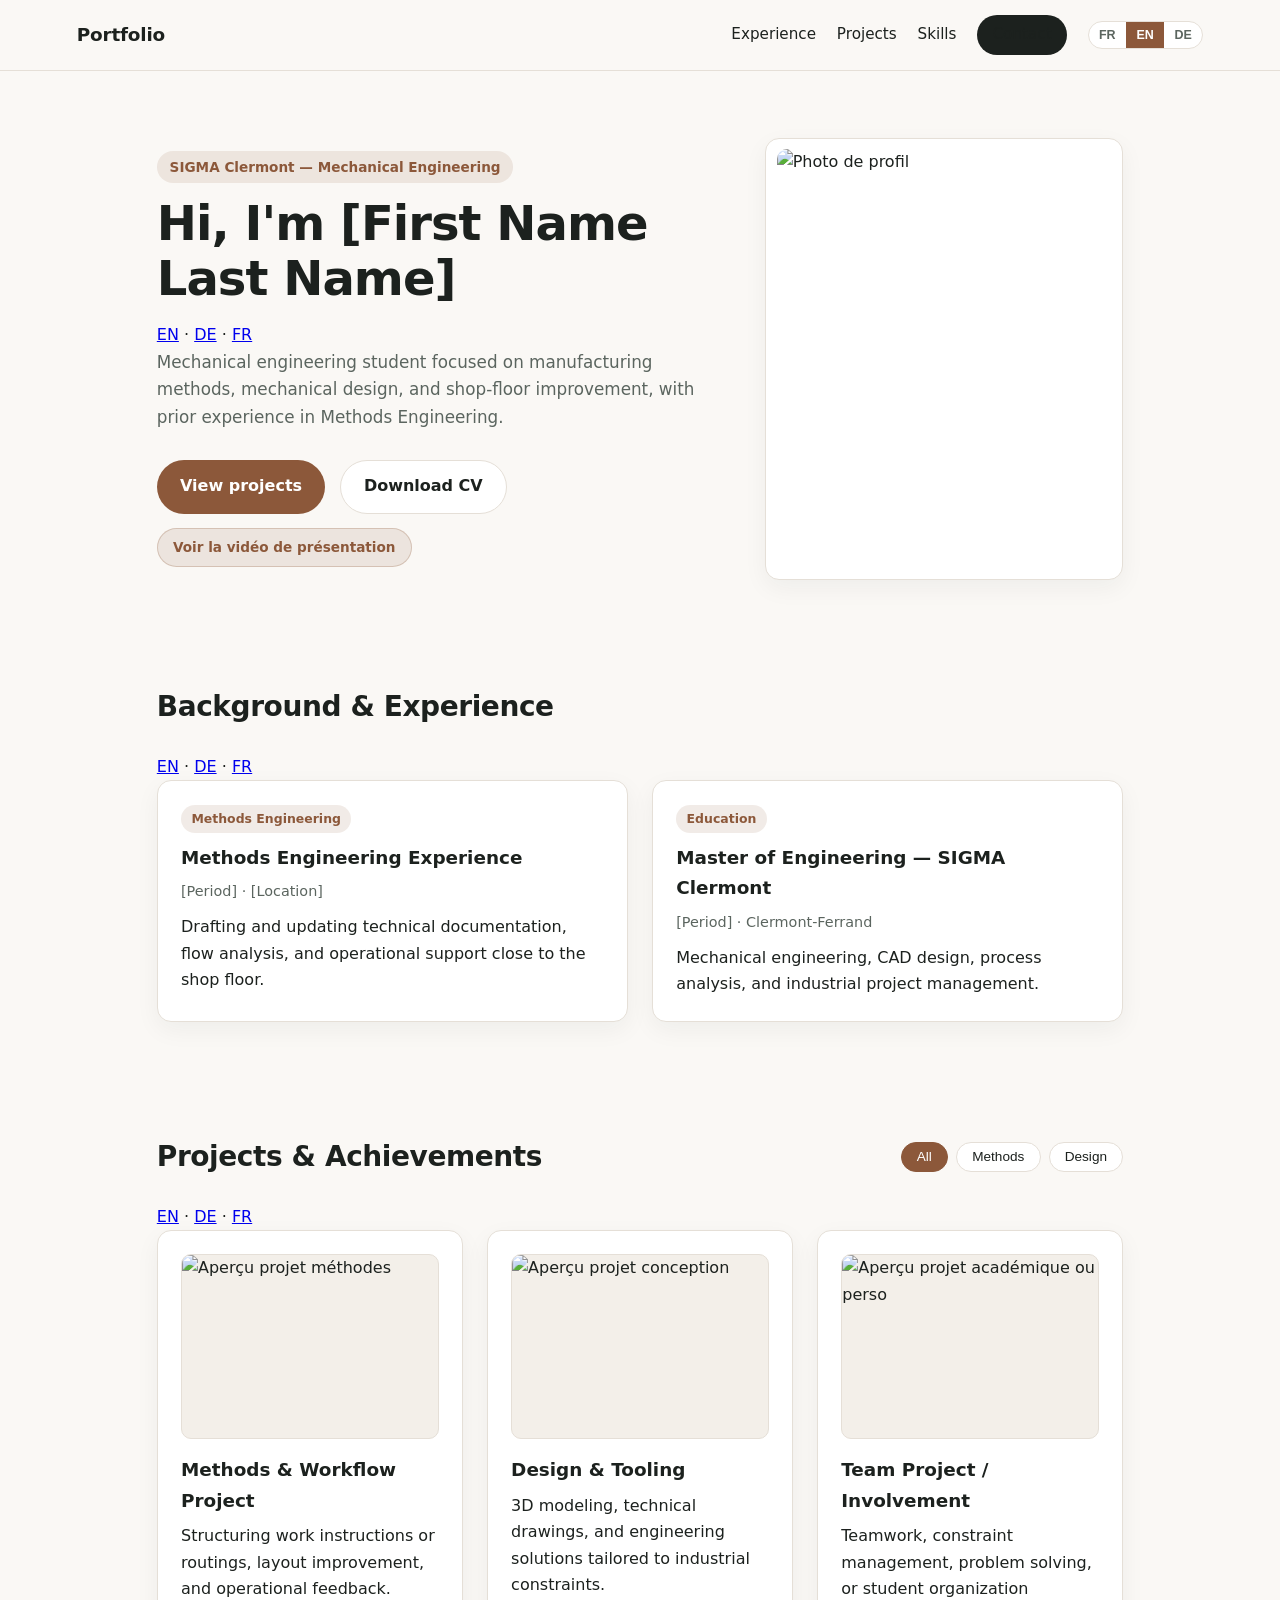
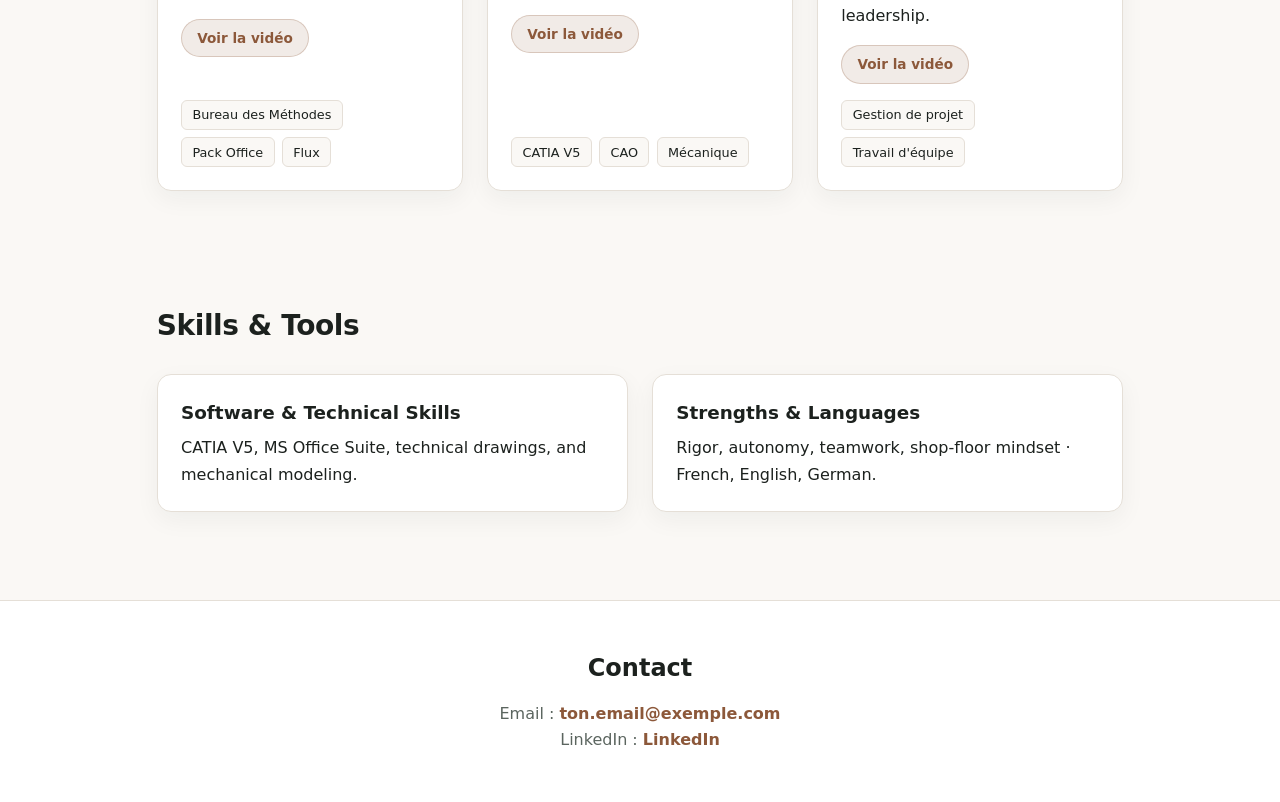
==== index.html @ 42e41255 "Update index.html" ====
<!DOCTYPE html>
<html lang="fr">
<head>
  <meta charset="UTF-8" />
  <meta name="viewport" content="width=device-width, initial-scale=1.0" />
  <title>Portfolio — Ingénieur Mécanique</title>
  <link rel="stylesheet" href="./css/Style.css" />
</head>
<body>
  <header class="navbar">
    <a href="#top" class="logo">Portfolio</a>

    <nav class="nav-links" aria-label="Navigation principale">
      <a href="#parcours" data-i18n="nav.experience">Parcours</a>
      <a href="#projets" data-i18n="nav.projects">Projets</a>
      <a href="#competences" data-i18n="nav.skills">Compétences</a>
      <a href="#contact" class="btn-small" data-i18n="nav.contact">Contact</a>

      <div class="lang-switch" role="group" aria-label="Choix de la langue">
        <button type="button" data-lang="fr" class="active">FR</button>
        <button type="button" data-lang="en">EN</button>
        <button type="button" data-lang="de">DE</button>
      </div>
    </nav>
  </header>

  <main id="top">
    <!-- Présentation & Objectif -->
    <section class="hero">
      <div class="hero-text">
        <p class="tag" data-i18n="hero.tag">SIGMA Clermont — Génie Mécanique</p>
        <h1 data-i18n="hero.title">Bonjour, je suis [Prénom Nom]</h1>

        <p class="lang-subline">
          <a href="#en" data-set-lang="en">EN</a>
          <span>·</span>
          <a href="#de" data-set-lang="de">DE</a>
          <span>·</span>
          <a href="#fr" data-set-lang="fr">FR</a>
        </p>

        <p class="subtitle" data-i18n="hero.subtitle">
          Élève ingénieur orienté méthodes industrielles, conception mécanique et
          amélioration terrain, avec une première expérience en Bureau des Méthodes.
        </p>
        <div class="hero-actions">
          <a href="#projets" class="btn-primary" data-i18n="hero.cta_projects">Voir mes projets</a>
          <a href="./assets/cv.pdf" class="btn-secondary" target="_blank" rel="noopener" data-i18n="hero.cta_cv">
            Télécharger mon CV
          </a>
          <a
            href="https://www.youtube.com/watch?v=TON_ID_PRESENTATION"
            data-video-src="https://www.youtube.com/embed/TON_ID_PRESENTATION"
            class="btn-video"
            data-i18n="hero.cta_video"
          >
            Voir la vidéo de présentation
          </a>
        </div>
      </div>

      <div class="hero-card">
        <img src="./assets/img/profil.jpg" alt="Photo de profil" />
      </div>
    </section>

    <!-- Parcours & Expériences -->
    <section id="parcours" class="section">
      <h2 data-i18n="exp.title">Parcours & Expériences</h2>

      <p class="lang-subline">
        <a href="#en" data-set-lang="en">EN</a>
        <span>·</span>
        <a href="#de" data-set-lang="de">DE</a>
        <span>·</span>
        <a href="#fr" data-set-lang="fr">FR</a>
      </p>

      <div class="grid-2">
        <article class="card">
          <span class="badge" data-i18n="exp.bm.badge">Bureau des Méthodes</span>
          <h3 data-i18n="exp.bm.role">Expérience en Bureau des Méthodes (BM)</h3>
          <p class="meta" data-i18n="exp.bm.meta">[Période] · [Lieu]</p>
          <p data-i18n="exp.bm.desc">
            Rédaction et mise à jour de documents techniques, analyse de flux et soutien
            opérationnel en lien avec le terrain.
          </p>
        </article>

        <article class="card">
          <span class="badge" data-i18n="exp.school.badge">Formation</span>
          <h3 data-i18n="exp.school.role">Diplôme d'Ingénieur — SIGMA Clermont</h3>
          <p class="meta" data-i18n="exp.school.meta">[Période] · Clermont-Ferrand</p>
          <p data-i18n="exp.school.desc">
            Ingénierie mécanique, conception CAO, analyse de procédés et gestion de projets
            industriels.
          </p>
        </article>
      </div>
    </section>

    <!-- Projets & Réalisations -->
    <section id="projets" class="section">
      <div class="section-header">
        <h2 data-i18n="proj.title">Projets & Réalisations</h2>
        <div class="filters" role="group" aria-label="Filtrer les projets">
          <button type="button" class="filter-btn active" data-filter="all" data-i18n="proj.filter_all">Tous</button>
          <button type="button" class="filter-btn" data-filter="methodes" data-i18n="proj.filter_methods">Méthodes</button>
          <button type="button" class="filter-btn" data-filter="conception" data-i18n="proj.filter_design">Conception</button>
        </div>
      </div>

      <p class="lang-subline">
        <a href="#en" data-set-lang="en">EN</a>
        <span>·</span>
        <a href="#de" data-set-lang="de">DE</a>
        <span>·</span>
        <a href="#fr" data-set-lang="fr">FR</a>
      </p>

      <div class="grid-3">
        <article class="card project-card" data-category="methodes">
          <img src="./assets/img/projet-1.jpg" alt="Aperçu projet méthodes" class="card-img" />
          <h3 data-i18n="proj.p1.title">Projet Méthodes & Flux</h3>
          <p data-i18n="proj.p1.desc">
            Structuration de gammes ou d'instructions techniques, optimisation d'organisation
            et retours terrain.
          </p>
          <div class="card-actions">
            <a
              href="https://www.youtube.com/watch?v=TON_ID_1"
              data-video-src="https://www.youtube.com/embed/TON_ID_1"
              class="btn-video"
              data-i18n="proj.video_btn"
            >
              Voir la vidéo
            </a>
          </div>
          <ul class="tags">
            <li>Bureau des Méthodes</li>
            <li>Pack Office</li>
            <li>Flux</li>
          </ul>
        </article>

        <article class="card project-card" data-category="conception">
          <img src="./assets/img/projet-2.jpg" alt="Aperçu projet conception" class="card-img" />
          <h3 data-i18n="proj.p2.title">Conception & Outillage</h3>
          <p data-i18n="proj.p2.desc">
            Modélisation 3D, mise en plan et réflexion sur des solutions techniques adaptées
            aux contraintes industrielles.
          </p>
          <div class="card-actions">
            <a
              href="https://www.youtube.com/watch?v=TON_ID_2"
              data-video-src="https://www.youtube.com/embed/TON_ID_2"
              class="btn-video"
              data-i18n="proj.video_btn"
            >
              Voir la vidéo
            </a>
          </div>
          <ul class="tags">
            <li>CATIA V5</li>
            <li>CAO</li>
            <li>Mécanique</li>
          </ul>
        </article>

        <article class="card project-card" data-category="conception">
          <img src="./assets/img/projet-3.jpg" alt="Aperçu projet académique ou perso" class="card-img" />
          <h3 data-i18n="proj.p3.title">Projet d'équipe / Engagement</h3>
          <p data-i18n="proj.p3.desc">
            Travail collaboratif, gestion de contraintes, résolution de problèmes ou
            implication associative.
          </p>
          <div class="card-actions">
            <a
              href="https://www.youtube.com/watch?v=TON_ID_3"
              data-video-src="https://www.youtube.com/embed/TON_ID_3"
              class="btn-video"
              data-i18n="proj.video_btn"
            >
              Voir la vidéo
            </a>
          </div>
          <ul class="tags">
            <li>Gestion de projet</li>
            <li>Travail d'équipe</li>
          </ul>
        </article>
      </div>
    </section>

    <!-- Compétences -->
    <section id="competences" class="section">
      <h2 data-i18n="skills.title">Compétences & Outils</h2>
      <div class="grid-2">
        <div class="card">
          <h3 data-i18n="skills.tools_title">Logiciels & Technique</h3>
          <p data-i18n="skills.tools_desc">
            CATIA V5, Suite Office, lecture de plans et modélisation mécanique.
          </p>
        </div>
        <div class="card">
          <h3 data-i18n="skills.soft_title">Atouts & Langues</h3>
          <p data-i18n="skills.soft_desc">
            Rigueur, autonomie, esprit d'équipe, sens du terrain · Français, Anglais, Allemand.
          </p>
        </div>
      </div>
    </section>
  </main>

  <footer id="contact" class="footer">
    <h2 data-i18n="contact.title">Contact</h2>
    <p>Email : <a href="mailto:ton.email@exemple.com">ton.email@exemple.com</a></p>
    <p>LinkedIn : <a href="https://www.linkedin.com" target="_blank" rel="noreferrer">LinkedIn</a></p>
  </footer>

  <script src="./js/Script.js"></script>
</body>
</html>
---- css/Style.css ----
:root {
  --bg: #faf8f5;
  --surface: #ffffff;
  --surface-alt: #f3efe9;
  --text: #1c211e;
  --muted: #5b655f;
  --accent: #8c583a;
  --accent-hover: #73462d;
  --accent-soft: rgba(140, 88, 58, 0.12);
  --border: #e5dfd7;
  --radius: 14px;
  --shadow: 0 8px 24px rgba(28, 33, 30, 0.05);
}

* {
  box-sizing: border-box;
  margin: 0;
  padding: 0;
}

html {
  scroll-behavior: smooth;
}

body {
  font-family: system-ui, -apple-system, BlinkMacSystemFont, "Segoe UI", Roboto, sans-serif;
  background-color: var(--bg);
  color: var(--text);
  line-height: 1.65;
}

/* Barre de navigation */
.navbar {
  position: sticky;
  top: 0;
  z-index: 20;
  display: flex;
  justify-content: space-between;
  align-items: center;
  gap: 1rem;
  padding: 0.95rem 6%;
  background: rgba(250, 248, 245, 0.92);
  backdrop-filter: blur(10px);
  border-bottom: 1px solid var(--border);
}

.logo {
  font-weight: 700;
  font-size: 1.15rem;
  text-decoration: none;
  color: var(--text);
  letter-spacing: -0.01em;
}

.nav-links {
  display: flex;
  align-items: center;
  flex-wrap: wrap;
  gap: 1.3rem;
}

.nav-links a {
  text-decoration: none;
  color: var(--text);
  font-size: 0.95rem;
  font-weight: 500;
  transition: color 0.15s ease;
}

.nav-links a:hover {
  color: var(--accent);
}

.lang-switch {
  display: inline-flex;
  border: 1px solid var(--border);
  border-radius: 999px;
  overflow: hidden;
  background: var(--surface);
}

.lang-switch button {
  border: none;
  background: transparent;
  padding: 0.35rem 0.65rem;
  font-size: 0.78rem;
  font-weight: 700;
  color: var(--muted);
  cursor: pointer;
}

.lang-switch button.active {
  background: var(--accent);
  color: #fff;
}

/* Section Hero */
.hero {
  max-width: 1120px;
  margin: 0 auto;
  padding: 4.2rem 6% 3rem;
  display: grid;
  grid-template-columns: 1.35fr 0.85fr;
  gap: 2.5rem;
  align-items: center;
}

.tag {
  display: inline-block;
  color: var(--accent);
  background: var(--accent-soft);
  padding: 0.3rem 0.8rem;
  border-radius: 999px;
  font-weight: 600;
  font-size: 0.85rem;
  margin-bottom: 0.8rem;
}

.hero h1 {
  font-size: clamp(2rem, 4vw, 3rem);
  line-height: 1.15;
  margin-bottom: 1rem;
  letter-spacing: -0.02em;
}

.subtitle {
  color: var(--muted);
  font-size: 1.05rem;
  margin-bottom: 1.75rem;
  max-width: 60ch;
}

.hero-actions {
  display: flex;
  flex-wrap: wrap;
  gap: 0.9rem;
}

.btn-primary,
.btn-secondary,
.btn-small,
.btn-video {
  display: inline-flex;
  align-items: center;
  gap: 0.4rem;
  text-decoration: none;
  border-radius: 999px;
  font-weight: 600;
  transition: transform 0.15s ease, background-color 0.15s ease, border-color 0.15s ease;
}

.btn-primary {
  background: var(--accent);
  color: #fff;
  padding: 0.8rem 1.45rem;
}

.btn-primary:hover {
  background: var(--accent-hover);
  transform: translateY(-1px);
}

.btn-secondary {
  background: var(--surface);
  color: var(--text);
  border: 1px solid var(--border);
  padding: 0.8rem 1.45rem;
}

.btn-secondary:hover {
  border-color: var(--accent);
  color: var(--accent);
  transform: translateY(-1px);
}

.btn-small {
  background: var(--text);
  color: #fff;
  padding: 0.45rem 0.95rem;
  font-size: 0.85rem;
}

.btn-small:hover {
  background: var(--accent);
  transform: translateY(-1px);
}

.btn-video {
  background: var(--accent-soft);
  color: var(--accent);
  border: 1px solid rgba(140, 88, 58, 0.25);
  padding: 0.45rem 0.95rem;
  font-size: 0.85rem;
}

.btn-video:hover {
  background: var(--accent);
  color: #fff;
  transform: translateY(-1px);
}

.hero-card {
  background: var(--surface);
  padding: 0.65rem;
  border-radius: var(--radius);
  border: 1px solid var(--border);
  box-shadow: var(--shadow);
}

.hero-card img {
  width: 100%;
  aspect-ratio: 4 / 5;
  object-fit: cover;
  border-radius: calc(var(--radius) - 4px);
  display: block;
}

/* Sections */
.section {
  max-width: 1120px;
  margin: 0 auto;
  padding: 3.5rem 6%;
}

.section h2 {
  font-size: 1.75rem;
  margin-bottom: 1.5rem;
  letter-spacing: -0.015em;
}

.section-header {
  display: flex;
  justify-content: space-between;
  align-items: center;
  flex-wrap: wrap;
  gap: 1rem;
  margin-bottom: 1.5rem;
}

.section-header h2 {
  margin-bottom: 0;
}

.filters {
  display: flex;
  gap: 0.5rem;
  flex-wrap: wrap;
}

.filter-btn {
  border: 1px solid var(--border);
  background: var(--surface);
  color: var(--text);
  padding: 0.42rem 0.95rem;
  border-radius: 999px;
  font-size: 0.85rem;
  font-weight: 500;
  cursor: pointer;
  transition: all 0.15s ease;
}

.filter-btn.active,
.filter-btn:hover {
  background: var(--accent);
  border-color: var(--accent);
  color: #fff;
}

.grid-2 {
  display: grid;
  grid-template-columns: repeat(auto-fit, minmax(290px, 1fr));
  gap: 1.5rem;
}

.grid-3 {
  display: grid;
  grid-template-columns: repeat(auto-fit, minmax(270px, 1fr));
  gap: 1.5rem;
}

.card {
  background: var(--surface);
  border: 1px solid var(--border);
  border-radius: var(--radius);
  padding: 1.45rem;
  box-shadow: var(--shadow);
  display: flex;
  flex-direction: column;
}

.card h3 {
  margin-bottom: 0.45rem;
  font-size: 1.15rem;
}

.card-img {
  width: 100%;
  height: 185px;
  object-fit: cover;
  border-radius: 10px;
  margin-bottom: 1rem;
  background: var(--surface-alt);
  border: 1px solid var(--border);
}

.video-box {
  position: relative;
  width: 100%;
  aspect-ratio: 16 / 9;
  border-radius: 10px;
  overflow: hidden;
  margin-top: 0.9rem;
  background: var(--surface-alt);
  border: 1px solid var(--border);
}

.video-box iframe,
.video-box video {
  width: 100%;
  height: 100%;
  border: 0;
  display: block;
}

.card-actions {
  display: flex;
  flex-wrap: wrap;
  gap: 0.6rem;
  margin-top: 1rem;
}

.badge {
  display: inline-block;
  background: var(--accent-soft);
  color: var(--accent);
  font-size: 0.78rem;
  font-weight: 700;
  padding: 0.25rem 0.65rem;
  border-radius: 999px;
  margin-bottom: 0.6rem;
  width: fit-content;
}

.meta {
  color: var(--muted);
  font-size: 0.9rem;
  margin-bottom: 0.65rem;
}

.tags {
  list-style: none;
  display: flex;
  flex-wrap: wrap;
  gap: 0.45rem;
  margin-top: auto;
  padding-top: 1rem;
}

.tags li {
  font-size: 0.8rem;
  background: var(--bg);
  color: var(--text);
  border: 1px solid var(--border);
  padding: 0.22rem 0.65rem;
  border-radius: 6px;
}

.is-hidden {
  display: none;
}

/* Pied de page / Contact */
.footer {
  border-top: 1px solid var(--border);
  text-align: center;
  padding: 3rem 6%;
  color: var(--muted);
  background: var(--surface);
  margin-top: 2rem;
}

.footer h2 {
  color: var(--text);
  margin-bottom: 0.75rem;
}

.footer a {
  color: var(--accent);
  font-weight: 600;
  text-decoration: none;
}

.footer a:hover {
  text-decoration: underline;
}

@media (max-width: 780px) {
  .hero {
    grid-template-columns: 1fr;
    padding-top: 2.5rem;
  }

  .hero-card {
    max-width: 340px;
    margin: 0 auto;
  }
}
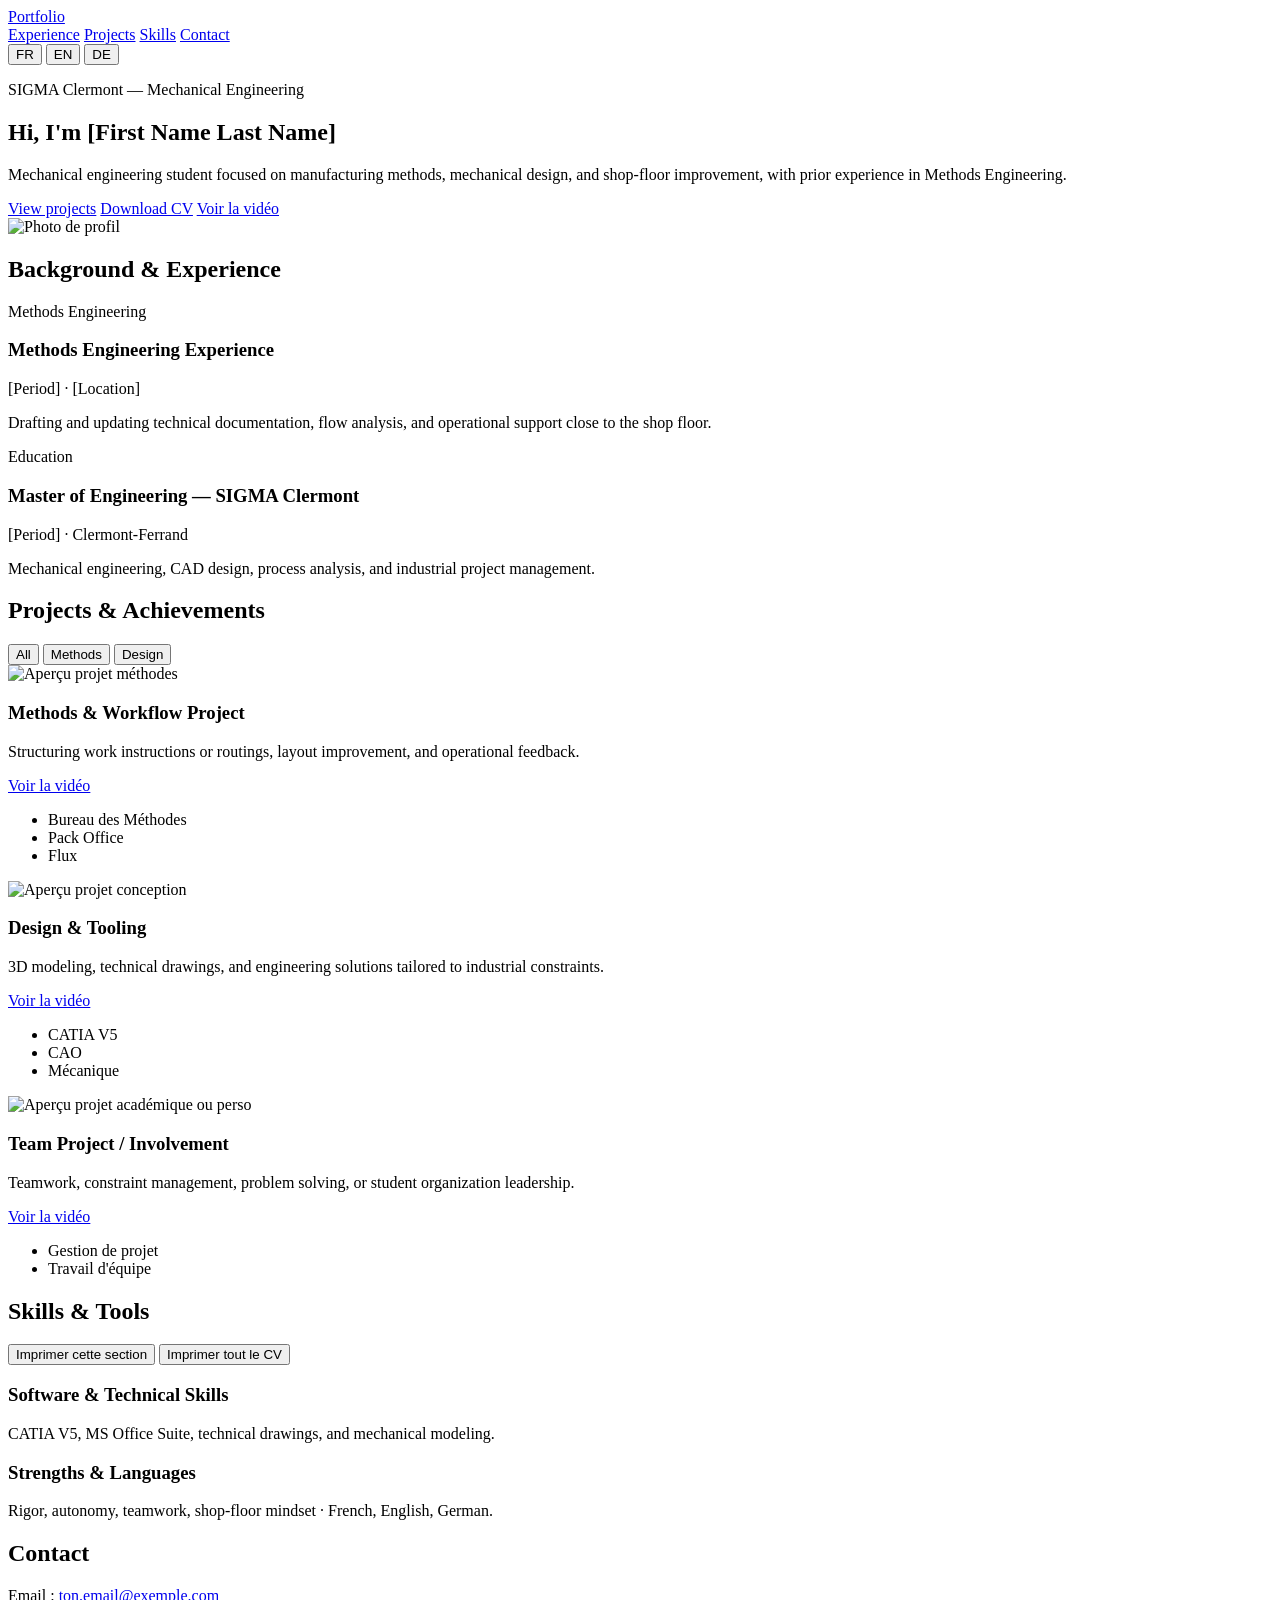
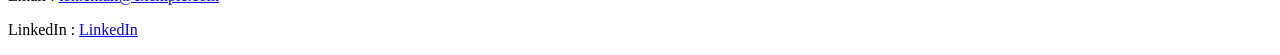
==== commit 51d1ff65: "Update index.html" ====
--- a/index.html
+++ b/index.html
@@ -29,18 +29,9 @@
     <section class="hero">
       <div class="hero-text">
         <p class="tag" data-i18n="hero.tag">SIGMA Clermont — Génie Mécanique</p>
-        <h1 data-i18n="hero.title">Bonjour, je suis [Prénom Nom]</h1>
-
-        <p class="lang-subline">
-          <a href="#en" data-set-lang="en">EN</a>
-          <span>·</span>
-          <a href="#de" data-set-lang="de">DE</a>
-          <span>·</span>
-          <a href="#fr" data-set-lang="fr">FR</a>
-        </p>
-
+        <h1 data-i18n="hero.title">Bonjour, je suis Viktor LEVY</h1>
         <p class="subtitle" data-i18n="hero.subtitle">
-          Élève ingénieur orienté méthodes industrielles, conception mécanique et
+          Élève ingénieur Mécanique orienté Machines Robots Systèmes, conception mécanique et
           amélioration terrain, avec une première expérience en Bureau des Méthodes.
         </p>
         <div class="hero-actions">
@@ -54,7 +45,7 @@
             class="btn-video"
             data-i18n="hero.cta_video"
           >
-            Voir la vidéo de présentation
+            Voir la vidéo
           </a>
         </div>
       </div>
@@ -67,15 +58,6 @@
     <!-- Parcours & Expériences -->
     <section id="parcours" class="section">
       <h2 data-i18n="exp.title">Parcours & Expériences</h2>
-
-      <p class="lang-subline">
-        <a href="#en" data-set-lang="en">EN</a>
-        <span>·</span>
-        <a href="#de" data-set-lang="de">DE</a>
-        <span>·</span>
-        <a href="#fr" data-set-lang="fr">FR</a>
-      </p>
-
       <div class="grid-2">
         <article class="card">
           <span class="badge" data-i18n="exp.bm.badge">Bureau des Méthodes</span>
@@ -109,14 +91,6 @@
           <button type="button" class="filter-btn" data-filter="conception" data-i18n="proj.filter_design">Conception</button>
         </div>
       </div>
-
-      <p class="lang-subline">
-        <a href="#en" data-set-lang="en">EN</a>
-        <span>·</span>
-        <a href="#de" data-set-lang="de">DE</a>
-        <span>·</span>
-        <a href="#fr" data-set-lang="fr">FR</a>
-      </p>
 
       <div class="grid-3">
         <article class="card project-card" data-category="methodes">
@@ -194,7 +168,17 @@
 
     <!-- Compétences -->
     <section id="competences" class="section">
-      <h2 data-i18n="skills.title">Compétences & Outils</h2>
+      <div class="section-header">
+        <h2 data-i18n="skills.title">Compétences & Outils</h2>
+        <div class="print-actions">
+          <button type="button" class="btn-print" data-print-target="#competences" data-i18n="skills.print_section">
+            Imprimer cette section
+          </button>
+          <button type="button" class="btn-print" data-print-target="all" data-i18n="skills.print_all">
+            Imprimer tout le CV
+          </button>
+        </div>
+      </div>
       <div class="grid-2">
         <div class="card">
           <h3 data-i18n="skills.tools_title">Logiciels & Technique</h3>
--- a/css/Style.css
+++ b/css/Style.css
@@ -1,407 +1,301 @@
-:root {
-  --bg: #faf8f5;
-  --surface: #ffffff;
-  --surface-alt: #f3efe9;
-  --text: #1c211e;
-  --muted: #5b655f;
-  --accent: #8c583a;
-  --accent-hover: #73462d;
-  --accent-soft: rgba(140, 88, 58, 0.12);
-  --border: #e5dfd7;
-  --radius: 14px;
-  --shadow: 0 8px 24px rgba(28, 33, 30, 0.05);
+const translations = {
+  fr: {
+    "nav.experience": "Parcours",
+    "nav.projects": "Projets",
+    "nav.skills": "Compétences",
+    "nav.contact": "Contact",
+    "hero.tag": "SIGMA Clermont — Génie Mécanique",
+    "hero.title": "Bonjour, je suis [Prénom Nom]",
+    "hero.subtitle":
+      "Élève ingénieur orienté méthodes industrielles, conception mécanique et amélioration terrain, avec une première expérience en Bureau des Méthodes.",
+    "hero.cta_projects": "Voir mes projets",
+    "hero.cta_cv": "Télécharger mon CV",
+    "hero.cta_video": "Voir la vidéo",
+    "exp.title": "Parcours & Expériences",
+    "exp.bm.badge": "Bureau des Méthodes",
+    "exp.bm.role": "Expérience en Bureau des Méthodes (BM)",
+    "exp.bm.meta": "[Période] · [Lieu]",
+    "exp.bm.desc":
+      "Rédaction et mise à jour de documents techniques, analyse de flux et soutien opérationnel en lien avec le terrain.",
+    "exp.school.badge": "Formation",
+    "exp.school.role": "Diplôme d'Ingénieur — SIGMA Clermont",
+    "exp.school.meta": "[Période] · Clermont-Ferrand",
+    "exp.school.desc":
+      "Ingénierie mécanique, conception CAO, analyse de procédés et gestion de projets industriels.",
+    "proj.title": "Projets & Réalisations",
+    "proj.filter_all": "Tous",
+    "proj.filter_methods": "Méthodes",
+    "proj.filter_design": "Conception",
+    "proj.video_btn": "Voir la vidéo",
+    "proj.p1.title": "Projet Méthodes & Flux",
+    "proj.p1.desc":
+      "Structuration de gammes ou d'instructions techniques, optimisation d'organisation et retours terrain.",
+    "proj.p2.title": "Conception & Outillage",
+    "proj.p2.desc":
+      "Modélisation 3D, mise en plan et réflexion sur des solutions techniques adaptées aux contraintes industrielles.",
+    "proj.p3.title": "Projet d'équipe / Engagement",
+    "proj.p3.desc":
+      "Travail collaboratif, gestion de contraintes, résolution de problèmes ou implication associative.",
+    "skills.title": "Compétences & Outils",
+    "skills.print_section": "Imprimer cette section",
+    "skills.print_all": "Imprimer tout le CV",
+    "skills.tools_title": "Logiciels & Technique",
+    "skills.tools_desc": "CATIA V5, Suite Office, lecture de plans et modélisation mécanique.",
+    "skills.soft_title": "Atouts & Langues",
+    "skills.soft_desc":
+      "Rigueur, autonomie, esprit d'équipe, sens du terrain · Français, Anglais, Allemand.",
+    "contact.title": "Contact"
+  },
+  en: {
+    "nav.experience": "Experience",
+    "nav.projects": "Projects",
+    "nav.skills": "Skills",
+    "nav.contact": "Contact",
+    "hero.tag": "SIGMA Clermont — Mechanical Engineering",
+    "hero.title": "Hi, I'm [First Name Last Name]",
+    "hero.subtitle":
+      "Mechanical engineering student focused on manufacturing methods, mechanical design, and shop-floor improvement, with prior experience in Methods Engineering.",
+    "hero.cta_projects": "View projects",
+    "hero.cta_cv": "Download CV",
+    "hero.cta_video": "Watch video",
+    "exp.title": "Background & Experience",
+    "exp.bm.badge": "Methods Engineering",
+    "exp.bm.role": "Methods Engineering Experience",
+    "exp.bm.meta": "[Period] · [Location]",
+    "exp.bm.desc":
+      "Drafting and updating technical documentation, flow analysis, and operational support close to the shop floor.",
+    "exp.school.badge": "Education",
+    "exp.school.role": "Master of Engineering — SIGMA Clermont",
+    "exp.school.meta": "[Period] · Clermont-Ferrand",
+    "exp.school.desc":
+      "Mechanical engineering, CAD design, process analysis, and industrial project management.",
+    "proj.title": "Projects & Achievements",
+    "proj.filter_all": "All",
+    "proj.filter_methods": "Methods",
+    "proj.filter_design": "Design",
+    "proj.video_btn": "Watch video",
+    "proj.p1.title": "Methods & Workflow Project",
+    "proj.p1.desc":
+      "Structuring work instructions or routings, layout improvement, and operational feedback.",
+    "proj.p2.title": "Design & Tooling",
+    "proj.p2.desc":
+      "3D modeling, technical drawings, and engineering solutions tailored to industrial constraints.",
+    "proj.p3.title": "Team Project / Involvement",
+    "proj.p3.desc":
+      "Teamwork, constraint management, problem solving, or student organization leadership.",
+    "skills.title": "Skills & Tools",
+    "skills.print_section": "Print this section",
+    "skills.print_all": "Print full CV",
+    "skills.tools_title": "Software & Technical Skills",
+    "skills.tools_desc": "CATIA V5, MS Office Suite, technical drawings, and mechanical modeling.",
+    "skills.soft_title": "Strengths & Languages",
+    "skills.soft_desc":
+      "Rigor, autonomy, teamwork, shop-floor mindset · French, English, German.",
+    "contact.title": "Contact"
+  },
+  de: {
+    "nav.experience": "Werdegang",
+    "nav.projects": "Projekte",
+    "nav.skills": "Kompetenzen",
+    "nav.contact": "Kontakt",
+    "hero.tag": "SIGMA Clermont — Maschinenbau",
+    "hero.title": "Hallo, ich bin [Vorname Nachname]",
+    "hero.subtitle":
+      "Maschinenbaustudent mit Fokus auf Fertigungsmethoden, Konstruktion und Prozessverbesserung sowie erster Erfahrung in der Arbeitsvorbereitung.",
+    "hero.cta_projects": "Projekte ansehen",
+    "hero.cta_cv": "Lebenslauf herunterladen",
+    "hero.cta_video": "Video ansehen",
+    "exp.title": "Werdegang & Erfahrungen",
+    "exp.bm.badge": "Arbeitsvorbereitung",
+    "exp.bm.role": "Erfahrung in der Arbeitsvorbereitung",
+    "exp.bm.meta": "[Zeitraum] · [Ort]",
+    "exp.bm.desc":
+      "Erstellung und Aktualisierung technischer Unterlagen, Flussanalyse und operative Unterstützung nah an der Fertigung.",
+    "exp.school.badge": "Ausbildung",
+    "exp.school.role": "Ingenieurstudium — SIGMA Clermont",
+    "exp.school.meta": "[Zeitraum] · Clermont-Ferrand",
+    "exp.school.desc":
+      "Maschinenbau, CAD-Konstruktion, Prozessanalyse und industrielles Projektmanagement.",
+    "proj.title": "Projekte & Praxis",
+    "proj.filter_all": "Alle",
+    "proj.filter_methods": "Methoden",
+    "proj.filter_design": "Konstruktion",
+    "proj.video_btn": "Video ansehen",
+    "proj.p1.title": "Projekt Methoden & Fluss",
+    "proj.p1.desc":
+      "Strukturierung von Arbeitsplänen oder Anweisungen, Ablaufoptimierung und Rückmeldungen aus der Praxis.",
+    "proj.p2.title": "Konstruktion & Betriebsmittel",
+    "proj.p2.desc":
+      "3D-Modellierung, Zeichnungserstellung und technische Lösungen für industrielle Anforderungen.",
+    "proj.p3.title": "Teamprojekt / Engagement",
+    "proj.p3.desc":
+      "Teamarbeit, Umgang mit Randbedingungen, Problemlösung oder Vereinsengagement.",
+    "skills.title": "Kompetenzen & Tools",
+    "skills.print_section": "Abschnitt drucken",
+    "skills.print_all": "Gesamten Lebenslauf drucken",
+    "skills.tools_title": "Software & Technik",
+    "skills.tools_desc": "CATIA V5, Office-Paket, Zeichnungslesen und mechanische Modellierung.",
+    "skills.soft_title": "Stärken & Sprachen",
+    "skills.soft_desc":
+      "Sorgfalt, Selbstständigkeit, Teamgeist, Praxisnähe · Französisch, Englisch, Deutsch.",
+    "contact.title": "Kontakt"
+  }
+};
+
+function setLanguage(lang) {
+  const dict = translations[lang] || translations.fr;
+  document.documentElement.lang = lang;
+
+  try {
+    localStorage.setItem("portfolio_lang", lang);
+  } catch (e) {
+    // Ignorer si le stockage est indisponible
+  }
+
+  document.querySelectorAll("[data-i18n]").forEach((el) => {
+    const key = el.getAttribute("data-i18n");
+    if (dict[key]) {
+      el.textContent = dict[key];
+    }
+  });
+
+  document.querySelectorAll(".lang-switch button").forEach((btn) => {
+    btn.classList.toggle("active", btn.getAttribute("data-lang") === lang);
+  });
 }
 
-* {
-  box-sizing: border-box;
-  margin: 0;
-  padding: 0;
+function initFilters() {
+  const buttons = document.querySelectorAll(".filter-btn");
+  const cards = document.querySelectorAll(".project-card");
+
+  buttons.forEach((btn) => {
+    btn.addEventListener("click", () => {
+      const filter = btn.getAttribute("data-filter");
+      buttons.forEach((b) => b.classList.remove("active"));
+      btn.classList.add("active");
+
+      cards.forEach((card) => {
+        const categories = (card.getAttribute("data-category") || "")
+          .trim()
+          .split(/\s+/);
+        const show = filter === "all" || categories.includes(filter);
+        card.classList.toggle("is-hidden", !show);
+      });
+    });
+  });
 }
 
-html {
-  scroll-behavior: smooth;
+function initVideoModal() {
+  const triggers = document.querySelectorAll("[data-video-src]");
+  if (!triggers.length) return;
+
+  const modal = document.createElement("div");
+  modal.className = "video-modal";
+  modal.setAttribute("aria-hidden", "true");
+  modal.innerHTML = `
+    <div class="video-modal__backdrop" data-close-modal></div>
+    <div class="video-modal__dialog" role="dialog" aria-modal="true">
+      <button type="button" class="video-modal__close" data-close-modal aria-label="Fermer">&times;</button>
+      <div class="video-modal__body"></div>
+    </div>
+  `;
+  document.body.appendChild(modal);
+
+  const body = modal.querySelector(".video-modal__body");
+
+  function openModal(src) {
+    body.innerHTML = "";
+    const isDirectVideo = /\.(mp4|webm|ogg)(\?.*)?$/i.test(src);
+
+    if (isDirectVideo) {
+      const video = document.createElement("video");
+      video.src = src;
+      video.controls = true;
+      video.autoplay = true;
+      body.appendChild(video);
+    } else {
+      const iframe = document.createElement("iframe");
+      iframe.src = src;
+      iframe.allow = "accelerometer; autoplay; clipboard-write; encrypted-media; gyroscope; picture-in-picture";
+      iframe.allowFullscreen = true;
+      body.appendChild(iframe);
+    }
+
+    modal.classList.add("is-open");
+    modal.setAttribute("aria-hidden", "false");
+  }
+
+  function closeModal() {
+    modal.classList.remove("is-open");
+    modal.setAttribute("aria-hidden", "true");
+    body.innerHTML = "";
+  }
+
+  triggers.forEach((btn) => {
+    btn.addEventListener("click", (e) => {
+      e.preventDefault();
+      const src = btn.getAttribute("data-video-src");
+      if (src) openModal(src);
+    });
+  });
+
+  modal.querySelectorAll("[data-close-modal]").forEach((el) => {
+    el.addEventListener("click", closeModal);
+  });
+
+  document.addEventListener("keydown", (e) => {
+    if (e.key === "Escape" && modal.classList.contains("is-open")) {
+      closeModal();
+    }
+  });
 }
 
-body {
-  font-family: system-ui, -apple-system, BlinkMacSystemFont, "Segoe UI", Roboto, sans-serif;
-  background-color: var(--bg);
-  color: var(--text);
-  line-height: 1.65;
+function initPrintButtons() {
+  const buttons = document.querySelectorAll("[data-print-target]");
+  if (!buttons.length) return;
+
+  function cleanupPrint() {
+    document.body.classList.remove("printing-section");
+    document.querySelectorAll(".print-target").forEach((el) => {
+      el.classList.remove("print-target");
+    });
+  }
+
+  window.addEventListener("afterprint", cleanupPrint);
+
+  buttons.forEach((btn) => {
+    btn.addEventListener("click", () => {
+      cleanupPrint();
+      const targetSelector = btn.getAttribute("data-print-target");
+      if (targetSelector && targetSelector !== "all") {
+        const targetEl = document.querySelector(targetSelector);
+        if (targetEl) {
+          targetEl.classList.add("print-target");
+          document.body.classList.add("printing-section");
+        }
+      }
+      window.print();
+    });
+  });
 }
 
-/* Barre de navigation */
-.navbar {
-  position: sticky;
-  top: 0;
-  z-index: 20;
-  display: flex;
-  justify-content: space-between;
-  align-items: center;
-  gap: 1rem;
-  padding: 0.95rem 6%;
-  background: rgba(250, 248, 245, 0.92);
-  backdrop-filter: blur(10px);
-  border-bottom: 1px solid var(--border);
-}
-
-.logo {
-  font-weight: 700;
-  font-size: 1.15rem;
-  text-decoration: none;
-  color: var(--text);
-  letter-spacing: -0.01em;
-}
-
-.nav-links {
-  display: flex;
-  align-items: center;
-  flex-wrap: wrap;
-  gap: 1.3rem;
-}
-
-.nav-links a {
-  text-decoration: none;
-  color: var(--text);
-  font-size: 0.95rem;
-  font-weight: 500;
-  transition: color 0.15s ease;
-}
-
-.nav-links a:hover {
-  color: var(--accent);
-}
-
-.lang-switch {
-  display: inline-flex;
-  border: 1px solid var(--border);
-  border-radius: 999px;
-  overflow: hidden;
-  background: var(--surface);
-}
-
-.lang-switch button {
-  border: none;
-  background: transparent;
-  padding: 0.35rem 0.65rem;
-  font-size: 0.78rem;
-  font-weight: 700;
-  color: var(--muted);
-  cursor: pointer;
-}
-
-.lang-switch button.active {
-  background: var(--accent);
-  color: #fff;
-}
-
-/* Section Hero */
-.hero {
-  max-width: 1120px;
-  margin: 0 auto;
-  padding: 4.2rem 6% 3rem;
-  display: grid;
-  grid-template-columns: 1.35fr 0.85fr;
-  gap: 2.5rem;
-  align-items: center;
-}
-
-.tag {
-  display: inline-block;
-  color: var(--accent);
-  background: var(--accent-soft);
-  padding: 0.3rem 0.8rem;
-  border-radius: 999px;
-  font-weight: 600;
-  font-size: 0.85rem;
-  margin-bottom: 0.8rem;
-}
-
-.hero h1 {
-  font-size: clamp(2rem, 4vw, 3rem);
-  line-height: 1.15;
-  margin-bottom: 1rem;
-  letter-spacing: -0.02em;
-}
-
-.subtitle {
-  color: var(--muted);
-  font-size: 1.05rem;
-  margin-bottom: 1.75rem;
-  max-width: 60ch;
-}
-
-.hero-actions {
-  display: flex;
-  flex-wrap: wrap;
-  gap: 0.9rem;
-}
-
-.btn-primary,
-.btn-secondary,
-.btn-small,
-.btn-video {
-  display: inline-flex;
-  align-items: center;
-  gap: 0.4rem;
-  text-decoration: none;
-  border-radius: 999px;
-  font-weight: 600;
-  transition: transform 0.15s ease, background-color 0.15s ease, border-color 0.15s ease;
-}
-
-.btn-primary {
-  background: var(--accent);
-  color: #fff;
-  padding: 0.8rem 1.45rem;
-}
-
-.btn-primary:hover {
-  background: var(--accent-hover);
-  transform: translateY(-1px);
-}
-
-.btn-secondary {
-  background: var(--surface);
-  color: var(--text);
-  border: 1px solid var(--border);
-  padding: 0.8rem 1.45rem;
-}
-
-.btn-secondary:hover {
-  border-color: var(--accent);
-  color: var(--accent);
-  transform: translateY(-1px);
-}
-
-.btn-small {
-  background: var(--text);
-  color: #fff;
-  padding: 0.45rem 0.95rem;
-  font-size: 0.85rem;
-}
-
-.btn-small:hover {
-  background: var(--accent);
-  transform: translateY(-1px);
-}
-
-.btn-video {
-  background: var(--accent-soft);
-  color: var(--accent);
-  border: 1px solid rgba(140, 88, 58, 0.25);
-  padding: 0.45rem 0.95rem;
-  font-size: 0.85rem;
-}
-
-.btn-video:hover {
-  background: var(--accent);
-  color: #fff;
-  transform: translateY(-1px);
-}
-
-.hero-card {
-  background: var(--surface);
-  padding: 0.65rem;
-  border-radius: var(--radius);
-  border: 1px solid var(--border);
-  box-shadow: var(--shadow);
-}
-
-.hero-card img {
-  width: 100%;
-  aspect-ratio: 4 / 5;
-  object-fit: cover;
-  border-radius: calc(var(--radius) - 4px);
-  display: block;
-}
-
-/* Sections */
-.section {
-  max-width: 1120px;
-  margin: 0 auto;
-  padding: 3.5rem 6%;
-}
-
-.section h2 {
-  font-size: 1.75rem;
-  margin-bottom: 1.5rem;
-  letter-spacing: -0.015em;
-}
-
-.section-header {
-  display: flex;
-  justify-content: space-between;
-  align-items: center;
-  flex-wrap: wrap;
-  gap: 1rem;
-  margin-bottom: 1.5rem;
-}
-
-.section-header h2 {
-  margin-bottom: 0;
-}
-
-.filters {
-  display: flex;
-  gap: 0.5rem;
-  flex-wrap: wrap;
-}
-
-.filter-btn {
-  border: 1px solid var(--border);
-  background: var(--surface);
-  color: var(--text);
-  padding: 0.42rem 0.95rem;
-  border-radius: 999px;
-  font-size: 0.85rem;
-  font-weight: 500;
-  cursor: pointer;
-  transition: all 0.15s ease;
-}
-
-.filter-btn.active,
-.filter-btn:hover {
-  background: var(--accent);
-  border-color: var(--accent);
-  color: #fff;
-}
-
-.grid-2 {
-  display: grid;
-  grid-template-columns: repeat(auto-fit, minmax(290px, 1fr));
-  gap: 1.5rem;
-}
-
-.grid-3 {
-  display: grid;
-  grid-template-columns: repeat(auto-fit, minmax(270px, 1fr));
-  gap: 1.5rem;
-}
-
-.card {
-  background: var(--surface);
-  border: 1px solid var(--border);
-  border-radius: var(--radius);
-  padding: 1.45rem;
-  box-shadow: var(--shadow);
-  display: flex;
-  flex-direction: column;
-}
-
-.card h3 {
-  margin-bottom: 0.45rem;
-  font-size: 1.15rem;
-}
-
-.card-img {
-  width: 100%;
-  height: 185px;
-  object-fit: cover;
-  border-radius: 10px;
-  margin-bottom: 1rem;
-  background: var(--surface-alt);
-  border: 1px solid var(--border);
-}
-
-.video-box {
-  position: relative;
-  width: 100%;
-  aspect-ratio: 16 / 9;
-  border-radius: 10px;
-  overflow: hidden;
-  margin-top: 0.9rem;
-  background: var(--surface-alt);
-  border: 1px solid var(--border);
-}
-
-.video-box iframe,
-.video-box video {
-  width: 100%;
-  height: 100%;
-  border: 0;
-  display: block;
-}
-
-.card-actions {
-  display: flex;
-  flex-wrap: wrap;
-  gap: 0.6rem;
-  margin-top: 1rem;
-}
-
-.badge {
-  display: inline-block;
-  background: var(--accent-soft);
-  color: var(--accent);
-  font-size: 0.78rem;
-  font-weight: 700;
-  padding: 0.25rem 0.65rem;
-  border-radius: 999px;
-  margin-bottom: 0.6rem;
-  width: fit-content;
-}
-
-.meta {
-  color: var(--muted);
-  font-size: 0.9rem;
-  margin-bottom: 0.65rem;
-}
-
-.tags {
-  list-style: none;
-  display: flex;
-  flex-wrap: wrap;
-  gap: 0.45rem;
-  margin-top: auto;
-  padding-top: 1rem;
-}
-
-.tags li {
-  font-size: 0.8rem;
-  background: var(--bg);
-  color: var(--text);
-  border: 1px solid var(--border);
-  padding: 0.22rem 0.65rem;
-  border-radius: 6px;
-}
-
-.is-hidden {
-  display: none;
-}
-
-/* Pied de page / Contact */
-.footer {
-  border-top: 1px solid var(--border);
-  text-align: center;
-  padding: 3rem 6%;
-  color: var(--muted);
-  background: var(--surface);
-  margin-top: 2rem;
-}
-
-.footer h2 {
-  color: var(--text);
-  margin-bottom: 0.75rem;
-}
-
-.footer a {
-  color: var(--accent);
-  font-weight: 600;
-  text-decoration: none;
-}
-
-.footer a:hover {
-  text-decoration: underline;
-}
-
-@media (max-width: 780px) {
-  .hero {
-    grid-template-columns: 1fr;
-    padding-top: 2.5rem;
-  }
-
-  .hero-card {
-    max-width: 340px;
-    margin: 0 auto;
-  }
-}
+document.addEventListener("DOMContentLoaded", () => {
+  let saved = null;
+  try {
+    saved = localStorage.getItem("portfolio_lang");
+  } catch (e) {
+    saved = null;
+  }
+
+  const browserLang = (navigator.language || "fr").slice(0, 2).toLowerCase();
+  const initialLang = saved || (["fr", "en", "de"].includes(browserLang) ? browserLang : "fr");
+
+  document.querySelectorAll(".lang-switch button").forEach((btn) => {
+    btn.addEventListener("click", () => setLanguage(btn.getAttribute("data-lang")));
+  });
+
+  setLanguage(initialLang);
+  initFilters();
+  initVideoModal();
+  initPrintButtons();
+});
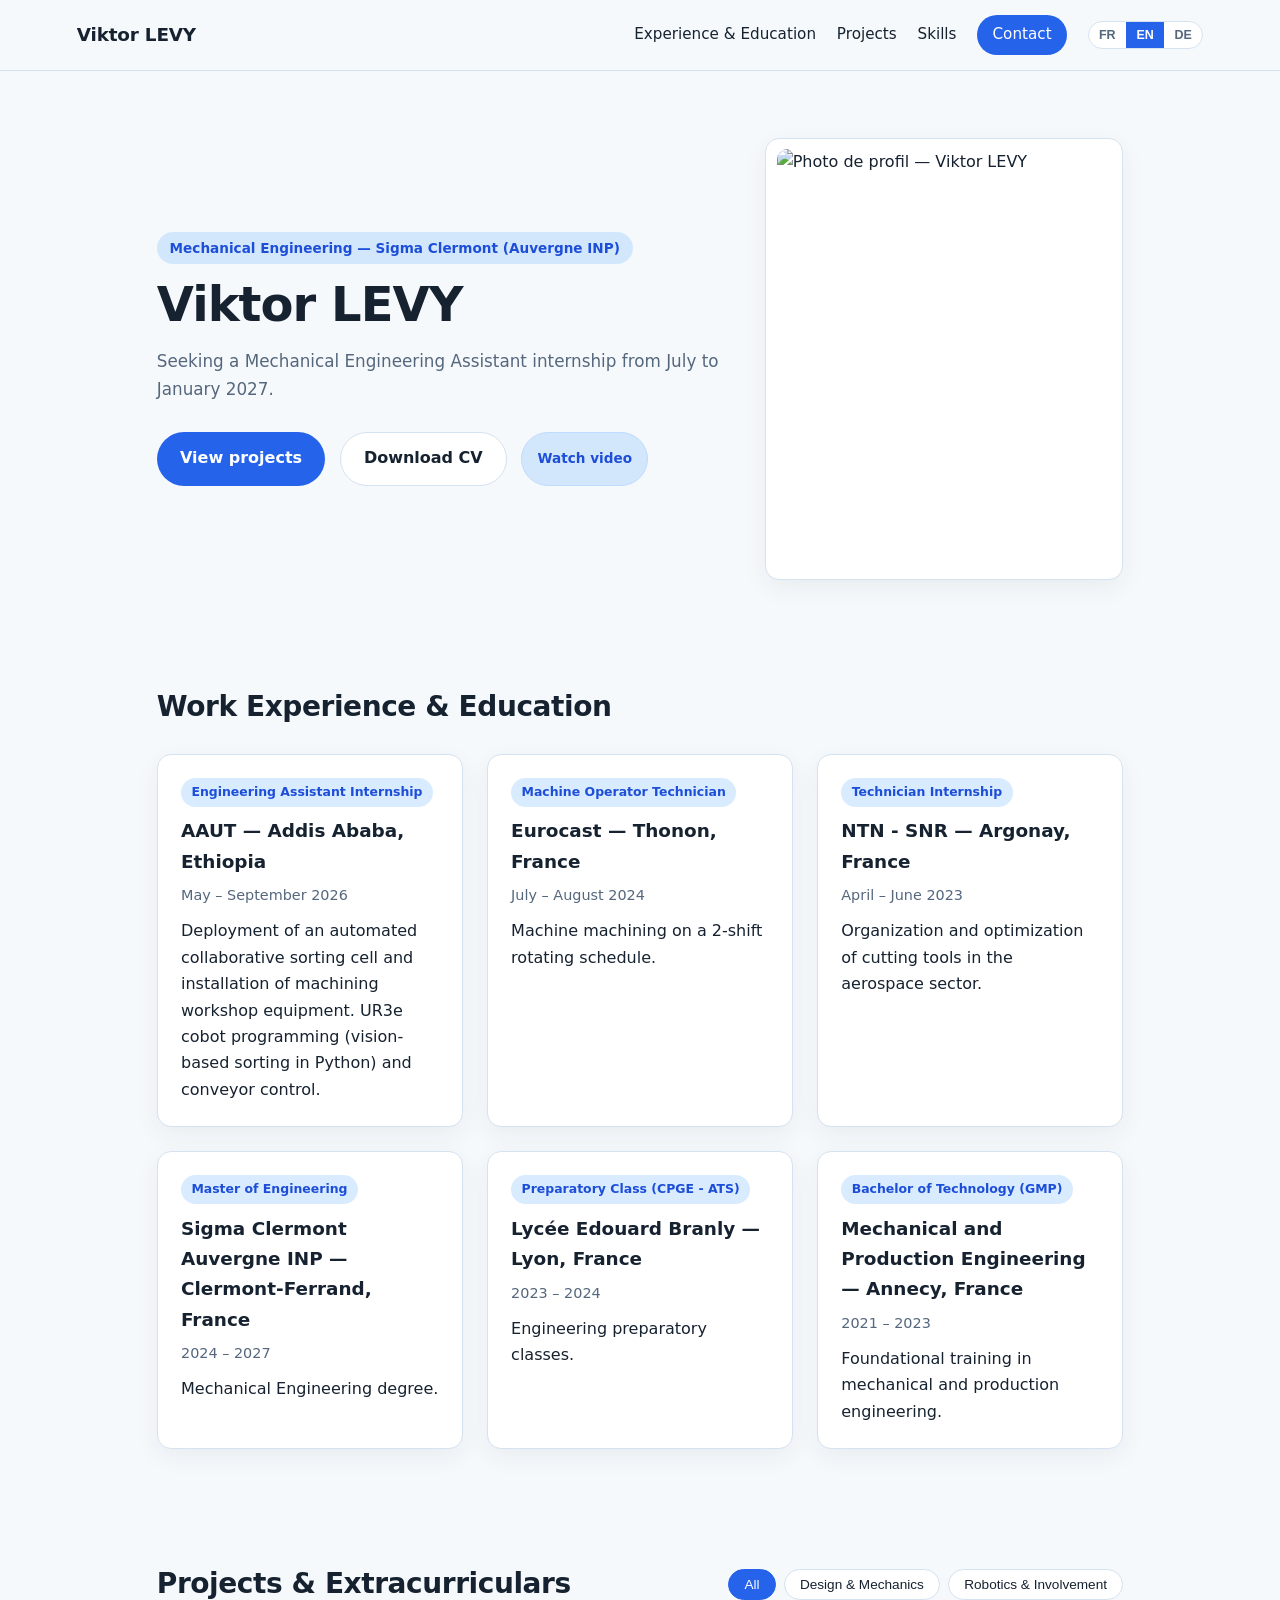
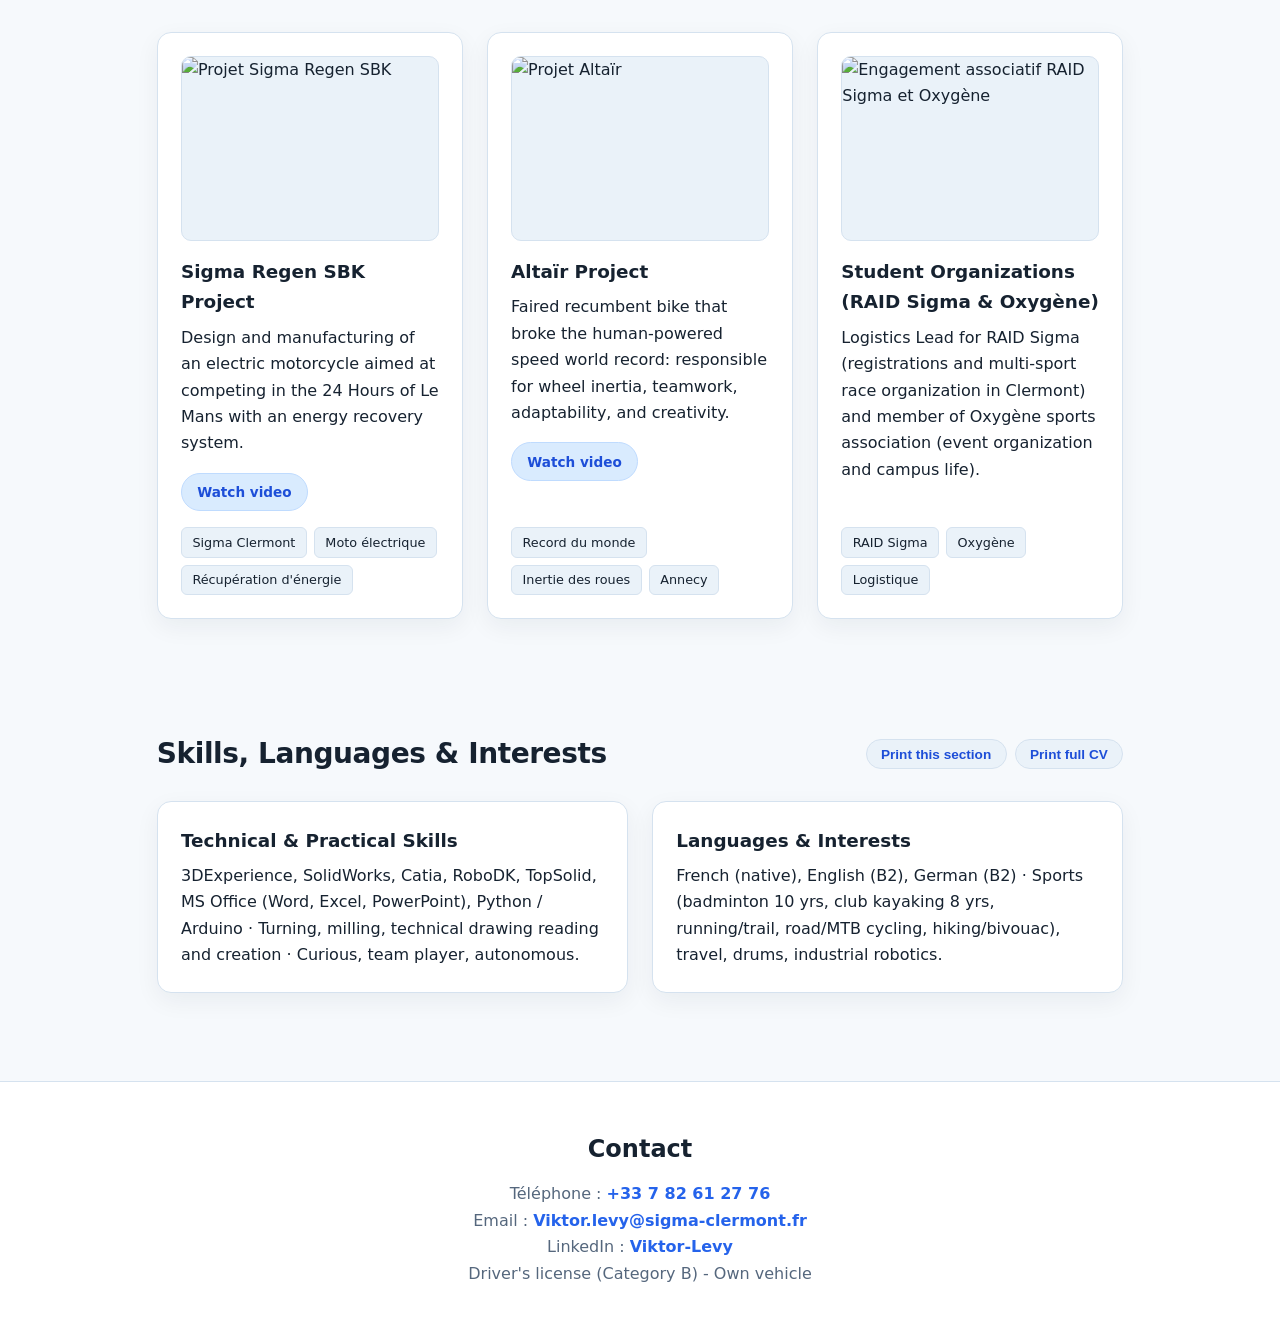
==== commit a567ec8a: "Update index.html" ====
--- a/index.html
+++ b/index.html
@@ -3,15 +3,15 @@
 <head>
   <meta charset="UTF-8" />
   <meta name="viewport" content="width=device-width, initial-scale=1.0" />
-  <title>Portfolio — Ingénieur Mécanique</title>
+  <title>Viktor LEVY — Portfolio Ingénieur Mécanique</title>
   <link rel="stylesheet" href="./css/Style.css" />
 </head>
 <body>
   <header class="navbar">
-    <a href="#top" class="logo">Portfolio</a>
+    <a href="#top" class="logo">Viktor LEVY</a>
 
     <nav class="nav-links" aria-label="Navigation principale">
-      <a href="#parcours" data-i18n="nav.experience">Parcours</a>
+      <a href="#parcours" data-i18n="nav.experience">Expériences & Formation</a>
       <a href="#projets" data-i18n="nav.projects">Projets</a>
       <a href="#competences" data-i18n="nav.skills">Compétences</a>
       <a href="#contact" class="btn-small" data-i18n="nav.contact">Contact</a>
@@ -28,15 +28,14 @@
     <!-- Présentation & Objectif -->
     <section class="hero">
       <div class="hero-text">
-        <p class="tag" data-i18n="hero.tag">SIGMA Clermont — Génie Mécanique</p>
-        <h1 data-i18n="hero.title">Bonjour, je suis Viktor LEVY</h1>
+        <p class="tag" data-i18n="hero.tag">Ingénieur Mécanique — Sigma Clermont (Auvergne INP)</p>
+        <h1 data-i18n="hero.title">Viktor LEVY</h1>
         <p class="subtitle" data-i18n="hero.subtitle">
-          Élève ingénieur Mécanique orienté Machines Robots Systèmes, conception mécanique et
-          amélioration terrain, avec une première expérience en Bureau des Méthodes.
+          Recherche d'un stage assistant ingénieur sur la période de juillet à janvier 2027 dans le domaine de la mécanique.
         </p>
         <div class="hero-actions">
           <a href="#projets" class="btn-primary" data-i18n="hero.cta_projects">Voir mes projets</a>
-          <a href="./assets/cv.pdf" class="btn-secondary" target="_blank" rel="noopener" data-i18n="hero.cta_cv">
+          <a href="./assets/CV Césure VkL FR.pdf" class="btn-secondary" target="_blank" rel="noopener" data-i18n="hero.cta_cv">
             Télécharger mon CV
           </a>
           <a
@@ -51,59 +50,92 @@
       </div>
 
       <div class="hero-card">
-        <img src="./assets/img/profil.jpg" alt="Photo de profil" />
-      </div>
-    </section>
-
-    <!-- Parcours & Expériences -->
+        <img src="./assets/img/profil.jpg" alt="Photo de profil — Viktor LEVY" />
+      </div>
+    </section>
+
+    <!-- Expériences Professionnelles & Diplômes -->
     <section id="parcours" class="section">
-      <h2 data-i18n="exp.title">Parcours & Expériences</h2>
+      <h2 data-i18n="exp.title">Expériences Professionnelles & Diplômes</h2>
       <div class="grid-2">
         <article class="card">
-          <span class="badge" data-i18n="exp.bm.badge">Bureau des Méthodes</span>
-          <h3 data-i18n="exp.bm.role">Expérience en Bureau des Méthodes (BM)</h3>
-          <p class="meta" data-i18n="exp.bm.meta">[Période] · [Lieu]</p>
-          <p data-i18n="exp.bm.desc">
-            Rédaction et mise à jour de documents techniques, analyse de flux et soutien
-            opérationnel en lien avec le terrain.
-          </p>
-        </article>
-
-        <article class="card">
-          <span class="badge" data-i18n="exp.school.badge">Formation</span>
-          <h3 data-i18n="exp.school.role">Diplôme d'Ingénieur — SIGMA Clermont</h3>
-          <p class="meta" data-i18n="exp.school.meta">[Période] · Clermont-Ferrand</p>
-          <p data-i18n="exp.school.desc">
-            Ingénierie mécanique, conception CAO, analyse de procédés et gestion de projets
-            industriels.
-          </p>
-        </article>
-      </div>
-    </section>
-
-    <!-- Projets & Réalisations -->
+          <span class="badge" data-i18n="exp.aaut.badge">Stage Assistant Ingénieur</span>
+          <h3 data-i18n="exp.aaut.role">AAUT — Addis-Abeba, Éthiopie</h3>
+          <p class="meta" data-i18n="exp.aaut.meta">Mai – Septembre 2026</p>
+          <p data-i18n="exp.aaut.desc">
+            Déploiement d'une cellule de tri automatisée collaborative et installation des équipements de l'atelier d'usinage. Programmation de cobots UR3e (tri par vision sous Python) et pilotage de convoyeurs.
+          </p>
+        </article>
+
+        <article class="card">
+          <span class="badge" data-i18n="exp.eurocast.badge">Technicien - Opérateur</span>
+          <h3 data-i18n="exp.eurocast.role">Eurocast — Thonon, France</h3>
+          <p class="meta" data-i18n="exp.eurocast.meta">Juillet – Août 2024</p>
+          <p data-i18n="exp.eurocast.desc">
+            Usinage sur machine en équipe 2/8.
+          </p>
+        </article>
+
+        <article class="card">
+          <span class="badge" data-i18n="exp.ntn.badge">Stage Technicien</span>
+          <h3 data-i18n="exp.ntn.role">NTN - SNR — Argonay, France</h3>
+          <p class="meta" data-i18n="exp.ntn.meta">Avril – Juin 2023</p>
+          <p data-i18n="exp.ntn.desc">
+            Organisation et optimisation des outils coupants dans le secteur aéronautique.
+          </p>
+        </article>
+
+        <article class="card">
+          <span class="badge" data-i18n="exp.sigma.badge">Diplôme d'Ingénieur</span>
+          <h3 data-i18n="exp.sigma.role">Sigma Clermont Auvergne INP — Clermont-Ferrand, France</h3>
+          <p class="meta" data-i18n="exp.sigma.meta">2024 – 2027</p>
+          <p data-i18n="exp.sigma.desc">
+            Diplôme d'Ingénieur mécanique.
+          </p>
+        </article>
+
+        <article class="card">
+          <span class="badge" data-i18n="exp.ats.badge">CPGE - ATS</span>
+          <h3 data-i18n="exp.ats.role">Lycée Edouard Branly — Lyon, France</h3>
+          <p class="meta" data-i18n="exp.ats.meta">2023 – 2024</p>
+          <p data-i18n="exp.ats.desc">
+            Classes Préparatoires aux Grandes Écoles.
+          </p>
+        </article>
+
+        <article class="card">
+          <span class="badge" data-i18n="exp.but.badge">BUT GMP</span>
+          <h3 data-i18n="exp.but.role">BUT Génie Mécanique et Productique — Annecy, France</h3>
+          <p class="meta" data-i18n="exp.but.meta">2021 – 2023</p>
+          <p data-i18n="exp.but.desc">
+            Formation en génie mécanique et productique.
+          </p>
+        </article>
+      </div>
+    </section>
+
+    <!-- Projets & Engagement Associatif -->
     <section id="projets" class="section">
       <div class="section-header">
-        <h2 data-i18n="proj.title">Projets & Réalisations</h2>
+        <h2 data-i18n="proj.title">Projets & Engagement Associatif</h2>
         <div class="filters" role="group" aria-label="Filtrer les projets">
           <button type="button" class="filter-btn active" data-filter="all" data-i18n="proj.filter_all">Tous</button>
-          <button type="button" class="filter-btn" data-filter="methodes" data-i18n="proj.filter_methods">Méthodes</button>
-          <button type="button" class="filter-btn" data-filter="conception" data-i18n="proj.filter_design">Conception</button>
+          <button type="button" class="filter-btn" data-filter="design" data-i18n="proj.filter_design">Conception & Mécanique</button>
+          <button type="button" class="filter-btn" data-filter="robotics" data-i18n="proj.filter_robotics">Robotique & Engagement</button>
         </div>
       </div>
 
       <div class="grid-3">
-        <article class="card project-card" data-category="methodes">
-          <img src="./assets/img/projet-1.jpg" alt="Aperçu projet méthodes" class="card-img" />
-          <h3 data-i18n="proj.p1.title">Projet Méthodes & Flux</h3>
-          <p data-i18n="proj.p1.desc">
-            Structuration de gammes ou d'instructions techniques, optimisation d'organisation
-            et retours terrain.
+        <article class="card project-card" data-category="design">
+          <img src="./assets/img/projet-regen.jpg" alt="Projet Sigma Regen SBK" class="card-img" />
+          <h3 data-i18n="proj.regen.title">Projet Sigma Regen SBK</h3>
+          <p data-i18n="proj.regen.desc">
+            Conception et fabrication d'une moto électrique avec pour objectif de participer aux 24h du Mans avec un système de récupération d'énergie.
           </p>
           <div class="card-actions">
             <a
-              href="https://www.youtube.com/watch?v=TON_ID_1"
-              data-video-src="https://www.youtube.com/embed/TON_ID_1"
+              href="https://www.youtube.com/watch?v=TON_ID_REGEN"
+              data-video-src="https://www.youtube.com/embed/TON_ID_REGEN"
               class="btn-video"
               data-i18n="proj.video_btn"
             >
@@ -111,23 +143,22 @@
             </a>
           </div>
           <ul class="tags">
-            <li>Bureau des Méthodes</li>
-            <li>Pack Office</li>
-            <li>Flux</li>
+            <li>Sigma Clermont</li>
+            <li>Moto électrique</li>
+            <li>Récupération d'énergie</li>
           </ul>
         </article>
 
-        <article class="card project-card" data-category="conception">
-          <img src="./assets/img/projet-2.jpg" alt="Aperçu projet conception" class="card-img" />
-          <h3 data-i18n="proj.p2.title">Conception & Outillage</h3>
-          <p data-i18n="proj.p2.desc">
-            Modélisation 3D, mise en plan et réflexion sur des solutions techniques adaptées
-            aux contraintes industrielles.
+        <article class="card project-card" data-category="design">
+          <img src="./assets/img/projet-altair.jpg" alt="Projet Altaïr" class="card-img" />
+          <h3 data-i18n="proj.altair.title">Projet Altaïr</h3>
+          <p data-i18n="proj.altair.desc">
+            Vélo couché caréné ayant battu le record du monde de vitesse à propulsion humaine : en charge de l'inertie des roues, adaptation, travail en équipe et créativité.
           </p>
           <div class="card-actions">
             <a
-              href="https://www.youtube.com/watch?v=TON_ID_2"
-              data-video-src="https://www.youtube.com/embed/TON_ID_2"
+              href="https://www.youtube.com/watch?v=TON_ID_ALTAIR"
+              data-video-src="https://www.youtube.com/embed/TON_ID_ALTAIR"
               class="btn-video"
               data-i18n="proj.video_btn"
             >
@@ -135,41 +166,31 @@
             </a>
           </div>
           <ul class="tags">
-            <li>CATIA V5</li>
-            <li>CAO</li>
-            <li>Mécanique</li>
+            <li>Record du monde</li>
+            <li>Inertie des roues</li>
+            <li>Annecy</li>
           </ul>
         </article>
 
-        <article class="card project-card" data-category="conception">
-          <img src="./assets/img/projet-3.jpg" alt="Aperçu projet académique ou perso" class="card-img" />
-          <h3 data-i18n="proj.p3.title">Projet d'équipe / Engagement</h3>
-          <p data-i18n="proj.p3.desc">
-            Travail collaboratif, gestion de contraintes, résolution de problèmes ou
-            implication associative.
-          </p>
-          <div class="card-actions">
-            <a
-              href="https://www.youtube.com/watch?v=TON_ID_3"
-              data-video-src="https://www.youtube.com/embed/TON_ID_3"
-              class="btn-video"
-              data-i18n="proj.video_btn"
-            >
-              Voir la vidéo
-            </a>
-          </div>
+        <article class="card project-card" data-category="robotics">
+          <img src="./assets/img/projet-asso.jpg" alt="Engagement associatif RAID Sigma et Oxygène" class="card-img" />
+          <h3 data-i18n="proj.asso.title">Engagement Associatif (RAID Sigma & Oxygène)</h3>
+          <p data-i18n="proj.asso.desc">
+            Responsable Logistique du RAID Sigma (inscriptions et organisation de la course multisport à Clermont) et membre de l'association sportive Oxygène (organisation d'évènements et vie associative).
+          </p>
           <ul class="tags">
-            <li>Gestion de projet</li>
-            <li>Travail d'équipe</li>
+            <li>RAID Sigma</li>
+            <li>Oxygène</li>
+            <li>Logistique</li>
           </ul>
         </article>
       </div>
     </section>
 
-    <!-- Compétences -->
+    <!-- Compétences, Langues & Centres d'Intérêt -->
     <section id="competences" class="section">
       <div class="section-header">
-        <h2 data-i18n="skills.title">Compétences & Outils</h2>
+        <h2 data-i18n="skills.title">Compétences, Langues & Centres d'Intérêt</h2>
         <div class="print-actions">
           <button type="button" class="btn-print" data-print-target="#competences" data-i18n="skills.print_section">
             Imprimer cette section
@@ -181,15 +202,15 @@
       </div>
       <div class="grid-2">
         <div class="card">
-          <h3 data-i18n="skills.tools_title">Logiciels & Technique</h3>
-          <p data-i18n="skills.tools_desc">
-            CATIA V5, Suite Office, lecture de plans et modélisation mécanique.
+          <h3 data-i18n="skills.tech_title">Technique & Savoir-faire</h3>
+          <p data-i18n="skills.tech_desc">
+            3DExperience, SolidWorks, Catia, RoboDK, TopSolid, Suite Office (Word, Excel, PowerPoint), Python / Arduino · Tournage, fraisage, lecture et création de plans · Curieux, esprit d'équipe, autonome.
           </p>
         </div>
         <div class="card">
-          <h3 data-i18n="skills.soft_title">Atouts & Langues</h3>
-          <p data-i18n="skills.soft_desc">
-            Rigueur, autonomie, esprit d'équipe, sens du terrain · Français, Anglais, Allemand.
+          <h3 data-i18n="skills.lang_hobbies_title">Langues & Centres d'intérêt</h3>
+          <p data-i18n="skills.lang_hobbies_desc">
+            Français (natif), Anglais (B2), Allemand (B2) · Sports (badminton 10 ans, kayak en club 8 ans, course à pied/trail, cyclisme route/VTT, randonnée/bivouac), voyages, batterie, robotique industrielle.
           </p>
         </div>
       </div>
@@ -198,8 +219,10 @@
 
   <footer id="contact" class="footer">
     <h2 data-i18n="contact.title">Contact</h2>
-    <p>Email : <a href="mailto:ton.email@exemple.com">ton.email@exemple.com</a></p>
-    <p>LinkedIn : <a href="https://www.linkedin.com" target="_blank" rel="noreferrer">LinkedIn</a></p>
+    <p>Téléphone : <a href="tel:+33782612776">+33 7 82 61 27 76</a></p>
+    <p>Email : <a href="mailto:Viktor.levy@sigma-clermont.fr">Viktor.levy@sigma-clermont.fr</a></p>
+    <p>LinkedIn : <a href="https://www.linkedin.com/in/viktor-levy" target="_blank" rel="noreferrer">Viktor-Levy</a></p>
+    <p data-i18n="contact.mobility">Permis B - Véhiculé</p>
   </footer>
 
   <script src="./js/Script.js"></script>
--- a/css/Style.css
+++ b/css/Style.css
@@ -1,301 +1,542 @@
-const translations = {
-  fr: {
-    "nav.experience": "Parcours",
-    "nav.projects": "Projets",
-    "nav.skills": "Compétences",
-    "nav.contact": "Contact",
-    "hero.tag": "SIGMA Clermont — Génie Mécanique",
-    "hero.title": "Bonjour, je suis [Prénom Nom]",
-    "hero.subtitle":
-      "Élève ingénieur orienté méthodes industrielles, conception mécanique et amélioration terrain, avec une première expérience en Bureau des Méthodes.",
-    "hero.cta_projects": "Voir mes projets",
-    "hero.cta_cv": "Télécharger mon CV",
-    "hero.cta_video": "Voir la vidéo",
-    "exp.title": "Parcours & Expériences",
-    "exp.bm.badge": "Bureau des Méthodes",
-    "exp.bm.role": "Expérience en Bureau des Méthodes (BM)",
-    "exp.bm.meta": "[Période] · [Lieu]",
-    "exp.bm.desc":
-      "Rédaction et mise à jour de documents techniques, analyse de flux et soutien opérationnel en lien avec le terrain.",
-    "exp.school.badge": "Formation",
-    "exp.school.role": "Diplôme d'Ingénieur — SIGMA Clermont",
-    "exp.school.meta": "[Période] · Clermont-Ferrand",
-    "exp.school.desc":
-      "Ingénierie mécanique, conception CAO, analyse de procédés et gestion de projets industriels.",
-    "proj.title": "Projets & Réalisations",
-    "proj.filter_all": "Tous",
-    "proj.filter_methods": "Méthodes",
-    "proj.filter_design": "Conception",
-    "proj.video_btn": "Voir la vidéo",
-    "proj.p1.title": "Projet Méthodes & Flux",
-    "proj.p1.desc":
-      "Structuration de gammes ou d'instructions techniques, optimisation d'organisation et retours terrain.",
-    "proj.p2.title": "Conception & Outillage",
-    "proj.p2.desc":
-      "Modélisation 3D, mise en plan et réflexion sur des solutions techniques adaptées aux contraintes industrielles.",
-    "proj.p3.title": "Projet d'équipe / Engagement",
-    "proj.p3.desc":
-      "Travail collaboratif, gestion de contraintes, résolution de problèmes ou implication associative.",
-    "skills.title": "Compétences & Outils",
-    "skills.print_section": "Imprimer cette section",
-    "skills.print_all": "Imprimer tout le CV",
-    "skills.tools_title": "Logiciels & Technique",
-    "skills.tools_desc": "CATIA V5, Suite Office, lecture de plans et modélisation mécanique.",
-    "skills.soft_title": "Atouts & Langues",
-    "skills.soft_desc":
-      "Rigueur, autonomie, esprit d'équipe, sens du terrain · Français, Anglais, Allemand.",
-    "contact.title": "Contact"
-  },
-  en: {
-    "nav.experience": "Experience",
-    "nav.projects": "Projects",
-    "nav.skills": "Skills",
-    "nav.contact": "Contact",
-    "hero.tag": "SIGMA Clermont — Mechanical Engineering",
-    "hero.title": "Hi, I'm [First Name Last Name]",
-    "hero.subtitle":
-      "Mechanical engineering student focused on manufacturing methods, mechanical design, and shop-floor improvement, with prior experience in Methods Engineering.",
-    "hero.cta_projects": "View projects",
-    "hero.cta_cv": "Download CV",
-    "hero.cta_video": "Watch video",
-    "exp.title": "Background & Experience",
-    "exp.bm.badge": "Methods Engineering",
-    "exp.bm.role": "Methods Engineering Experience",
-    "exp.bm.meta": "[Period] · [Location]",
-    "exp.bm.desc":
-      "Drafting and updating technical documentation, flow analysis, and operational support close to the shop floor.",
-    "exp.school.badge": "Education",
-    "exp.school.role": "Master of Engineering — SIGMA Clermont",
-    "exp.school.meta": "[Period] · Clermont-Ferrand",
-    "exp.school.desc":
-      "Mechanical engineering, CAD design, process analysis, and industrial project management.",
-    "proj.title": "Projects & Achievements",
-    "proj.filter_all": "All",
-    "proj.filter_methods": "Methods",
-    "proj.filter_design": "Design",
-    "proj.video_btn": "Watch video",
-    "proj.p1.title": "Methods & Workflow Project",
-    "proj.p1.desc":
-      "Structuring work instructions or routings, layout improvement, and operational feedback.",
-    "proj.p2.title": "Design & Tooling",
-    "proj.p2.desc":
-      "3D modeling, technical drawings, and engineering solutions tailored to industrial constraints.",
-    "proj.p3.title": "Team Project / Involvement",
-    "proj.p3.desc":
-      "Teamwork, constraint management, problem solving, or student organization leadership.",
-    "skills.title": "Skills & Tools",
-    "skills.print_section": "Print this section",
-    "skills.print_all": "Print full CV",
-    "skills.tools_title": "Software & Technical Skills",
-    "skills.tools_desc": "CATIA V5, MS Office Suite, technical drawings, and mechanical modeling.",
-    "skills.soft_title": "Strengths & Languages",
-    "skills.soft_desc":
-      "Rigor, autonomy, teamwork, shop-floor mindset · French, English, German.",
-    "contact.title": "Contact"
-  },
-  de: {
-    "nav.experience": "Werdegang",
-    "nav.projects": "Projekte",
-    "nav.skills": "Kompetenzen",
-    "nav.contact": "Kontakt",
-    "hero.tag": "SIGMA Clermont — Maschinenbau",
-    "hero.title": "Hallo, ich bin [Vorname Nachname]",
-    "hero.subtitle":
-      "Maschinenbaustudent mit Fokus auf Fertigungsmethoden, Konstruktion und Prozessverbesserung sowie erster Erfahrung in der Arbeitsvorbereitung.",
-    "hero.cta_projects": "Projekte ansehen",
-    "hero.cta_cv": "Lebenslauf herunterladen",
-    "hero.cta_video": "Video ansehen",
-    "exp.title": "Werdegang & Erfahrungen",
-    "exp.bm.badge": "Arbeitsvorbereitung",
-    "exp.bm.role": "Erfahrung in der Arbeitsvorbereitung",
-    "exp.bm.meta": "[Zeitraum] · [Ort]",
-    "exp.bm.desc":
-      "Erstellung und Aktualisierung technischer Unterlagen, Flussanalyse und operative Unterstützung nah an der Fertigung.",
-    "exp.school.badge": "Ausbildung",
-    "exp.school.role": "Ingenieurstudium — SIGMA Clermont",
-    "exp.school.meta": "[Zeitraum] · Clermont-Ferrand",
-    "exp.school.desc":
-      "Maschinenbau, CAD-Konstruktion, Prozessanalyse und industrielles Projektmanagement.",
-    "proj.title": "Projekte & Praxis",
-    "proj.filter_all": "Alle",
-    "proj.filter_methods": "Methoden",
-    "proj.filter_design": "Konstruktion",
-    "proj.video_btn": "Video ansehen",
-    "proj.p1.title": "Projekt Methoden & Fluss",
-    "proj.p1.desc":
-      "Strukturierung von Arbeitsplänen oder Anweisungen, Ablaufoptimierung und Rückmeldungen aus der Praxis.",
-    "proj.p2.title": "Konstruktion & Betriebsmittel",
-    "proj.p2.desc":
-      "3D-Modellierung, Zeichnungserstellung und technische Lösungen für industrielle Anforderungen.",
-    "proj.p3.title": "Teamprojekt / Engagement",
-    "proj.p3.desc":
-      "Teamarbeit, Umgang mit Randbedingungen, Problemlösung oder Vereinsengagement.",
-    "skills.title": "Kompetenzen & Tools",
-    "skills.print_section": "Abschnitt drucken",
-    "skills.print_all": "Gesamten Lebenslauf drucken",
-    "skills.tools_title": "Software & Technik",
-    "skills.tools_desc": "CATIA V5, Office-Paket, Zeichnungslesen und mechanische Modellierung.",
-    "skills.soft_title": "Stärken & Sprachen",
-    "skills.soft_desc":
-      "Sorgfalt, Selbstständigkeit, Teamgeist, Praxisnähe · Französisch, Englisch, Deutsch.",
-    "contact.title": "Kontakt"
-  }
-};
-
-function setLanguage(lang) {
-  const dict = translations[lang] || translations.fr;
-  document.documentElement.lang = lang;
-
-  try {
-    localStorage.setItem("portfolio_lang", lang);
-  } catch (e) {
-    // Ignorer si le stockage est indisponible
-  }
-
-  document.querySelectorAll("[data-i18n]").forEach((el) => {
-    const key = el.getAttribute("data-i18n");
-    if (dict[key]) {
-      el.textContent = dict[key];
-    }
-  });
-
-  document.querySelectorAll(".lang-switch button").forEach((btn) => {
-    btn.classList.toggle("active", btn.getAttribute("data-lang") === lang);
-  });
-}
-
-function initFilters() {
-  const buttons = document.querySelectorAll(".filter-btn");
-  const cards = document.querySelectorAll(".project-card");
-
-  buttons.forEach((btn) => {
-    btn.addEventListener("click", () => {
-      const filter = btn.getAttribute("data-filter");
-      buttons.forEach((b) => b.classList.remove("active"));
-      btn.classList.add("active");
-
-      cards.forEach((card) => {
-        const categories = (card.getAttribute("data-category") || "")
-          .trim()
-          .split(/\s+/);
-        const show = filter === "all" || categories.includes(filter);
-        card.classList.toggle("is-hidden", !show);
-      });
-    });
-  });
-}
-
-function initVideoModal() {
-  const triggers = document.querySelectorAll("[data-video-src]");
-  if (!triggers.length) return;
-
-  const modal = document.createElement("div");
-  modal.className = "video-modal";
-  modal.setAttribute("aria-hidden", "true");
-  modal.innerHTML = `
-    <div class="video-modal__backdrop" data-close-modal></div>
-    <div class="video-modal__dialog" role="dialog" aria-modal="true">
-      <button type="button" class="video-modal__close" data-close-modal aria-label="Fermer">&times;</button>
-      <div class="video-modal__body"></div>
-    </div>
-  `;
-  document.body.appendChild(modal);
-
-  const body = modal.querySelector(".video-modal__body");
-
-  function openModal(src) {
-    body.innerHTML = "";
-    const isDirectVideo = /\.(mp4|webm|ogg)(\?.*)?$/i.test(src);
-
-    if (isDirectVideo) {
-      const video = document.createElement("video");
-      video.src = src;
-      video.controls = true;
-      video.autoplay = true;
-      body.appendChild(video);
-    } else {
-      const iframe = document.createElement("iframe");
-      iframe.src = src;
-      iframe.allow = "accelerometer; autoplay; clipboard-write; encrypted-media; gyroscope; picture-in-picture";
-      iframe.allowFullscreen = true;
-      body.appendChild(iframe);
-    }
-
-    modal.classList.add("is-open");
-    modal.setAttribute("aria-hidden", "false");
-  }
-
-  function closeModal() {
-    modal.classList.remove("is-open");
-    modal.setAttribute("aria-hidden", "true");
-    body.innerHTML = "";
-  }
-
-  triggers.forEach((btn) => {
-    btn.addEventListener("click", (e) => {
-      e.preventDefault();
-      const src = btn.getAttribute("data-video-src");
-      if (src) openModal(src);
-    });
-  });
-
-  modal.querySelectorAll("[data-close-modal]").forEach((el) => {
-    el.addEventListener("click", closeModal);
-  });
-
-  document.addEventListener("keydown", (e) => {
-    if (e.key === "Escape" && modal.classList.contains("is-open")) {
-      closeModal();
-    }
-  });
-}
-
-function initPrintButtons() {
-  const buttons = document.querySelectorAll("[data-print-target]");
-  if (!buttons.length) return;
-
-  function cleanupPrint() {
-    document.body.classList.remove("printing-section");
-    document.querySelectorAll(".print-target").forEach((el) => {
-      el.classList.remove("print-target");
-    });
-  }
-
-  window.addEventListener("afterprint", cleanupPrint);
-
-  buttons.forEach((btn) => {
-    btn.addEventListener("click", () => {
-      cleanupPrint();
-      const targetSelector = btn.getAttribute("data-print-target");
-      if (targetSelector && targetSelector !== "all") {
-        const targetEl = document.querySelector(targetSelector);
-        if (targetEl) {
-          targetEl.classList.add("print-target");
-          document.body.classList.add("printing-section");
-        }
-      }
-      window.print();
-    });
-  });
-}
-
-document.addEventListener("DOMContentLoaded", () => {
-  let saved = null;
-  try {
-    saved = localStorage.getItem("portfolio_lang");
-  } catch (e) {
-    saved = null;
-  }
-
-  const browserLang = (navigator.language || "fr").slice(0, 2).toLowerCase();
-  const initialLang = saved || (["fr", "en", "de"].includes(browserLang) ? browserLang : "fr");
-
-  document.querySelectorAll(".lang-switch button").forEach((btn) => {
-    btn.addEventListener("click", () => setLanguage(btn.getAttribute("data-lang")));
-  });
-
-  setLanguage(initialLang);
-  initFilters();
-  initVideoModal();
-  initPrintButtons();
-});
+:root {
+  --bg: #f6f9fc;
+  --surface: #ffffff;
+  --surface-alt: #eaf2f9;
+  --text: #162230;
+  --muted: #55677d;
+  --accent: #2563eb;
+  --accent-hover: #1d4ed8;
+  --accent-soft: rgba(147, 197, 253, 0.35);
+  --border: #d5e2ef;
+  --radius: 14px;
+  --shadow: 0 8px 24px rgba(22, 34, 48, 0.06);
+}
+
+* {
+  box-sizing: border-box;
+  margin: 0;
+  padding: 0;
+}
+
+html {
+  scroll-behavior: smooth;
+}
+
+body {
+  font-family: system-ui, -apple-system, BlinkMacSystemFont, "Segoe UI", Roboto, sans-serif;
+  background-color: var(--bg);
+  color: var(--text);
+  line-height: 1.65;
+}
+
+/* Barre de navigation */
+.navbar {
+  position: sticky;
+  top: 0;
+  z-index: 20;
+  display: flex;
+  justify-content: space-between;
+  align-items: center;
+  gap: 1rem;
+  padding: 0.95rem 6%;
+  background: rgba(246, 249, 252, 0.92);
+  backdrop-filter: blur(10px);
+  border-bottom: 1px solid var(--border);
+}
+
+.logo {
+  font-weight: 700;
+  font-size: 1.15rem;
+  text-decoration: none;
+  color: var(--text);
+  letter-spacing: -0.01em;
+}
+
+.nav-links {
+  display: flex;
+  align-items: center;
+  flex-wrap: wrap;
+  gap: 1.3rem;
+}
+
+.nav-links a {
+  text-decoration: none;
+  color: var(--text);
+  font-size: 0.95rem;
+  font-weight: 500;
+  transition: color 0.15s ease;
+}
+
+.nav-links a:hover {
+  color: var(--accent);
+}
+
+.lang-switch {
+  display: inline-flex;
+  border: 1px solid var(--border);
+  border-radius: 999px;
+  overflow: hidden;
+  background: var(--surface);
+}
+
+.lang-switch button {
+  border: none;
+  background: transparent;
+  padding: 0.35rem 0.65rem;
+  font-size: 0.78rem;
+  font-weight: 700;
+  color: var(--muted);
+  cursor: pointer;
+}
+
+.lang-switch button.active {
+  background: var(--accent);
+  color: #fff;
+}
+
+/* Section Hero */
+.hero {
+  max-width: 1120px;
+  margin: 0 auto;
+  padding: 4.2rem 6% 3rem;
+  display: grid;
+  grid-template-columns: 1.35fr 0.85fr;
+  gap: 2.5rem;
+  align-items: center;
+}
+
+.tag {
+  display: inline-block;
+  color: var(--accent-hover);
+  background: var(--accent-soft);
+  padding: 0.3rem 0.8rem;
+  border-radius: 999px;
+  font-weight: 600;
+  font-size: 0.85rem;
+  margin-bottom: 0.8rem;
+}
+
+.hero h1 {
+  font-size: clamp(2rem, 4vw, 3rem);
+  line-height: 1.15;
+  margin-bottom: 1rem;
+  letter-spacing: -0.02em;
+}
+
+.subtitle {
+  color: var(--muted);
+  font-size: 1.05rem;
+  margin-bottom: 1.75rem;
+  max-width: 60ch;
+}
+
+.hero-actions {
+  display: flex;
+  flex-wrap: wrap;
+  gap: 0.9rem;
+}
+
+.btn-primary,
+.btn-secondary,
+.btn-small,
+.btn-video {
+  display: inline-flex;
+  align-items: center;
+  gap: 0.4rem;
+  text-decoration: none;
+  border-radius: 999px;
+  font-weight: 600;
+  transition: transform 0.15s ease, background-color 0.15s ease, border-color 0.15s ease;
+}
+
+.btn-primary {
+  background: var(--accent);
+  color: #fff;
+  padding: 0.8rem 1.45rem;
+}
+
+.btn-primary:hover {
+  background: var(--accent-hover);
+  transform: translateY(-1px);
+}
+
+.btn-secondary {
+  background: var(--surface);
+  color: var(--text);
+  border: 1px solid var(--border);
+  padding: 0.8rem 1.45rem;
+}
+
+.btn-secondary:hover {
+  border-color: var(--accent);
+  background: var(--surface-alt);
+  color: var(--accent-hover);
+  transform: translateY(-1px);
+}
+
+.btn-small {
+  background: var(--accent);
+  color: #fff !important;
+  padding: 0.45rem 0.95rem;
+  font-size: 0.85rem;
+}
+
+.btn-small:hover {
+  background: var(--accent-hover);
+  transform: translateY(-1px);
+}
+
+.btn-video {
+  background: var(--accent-soft);
+  color: var(--accent-hover);
+  border: 1px solid #bfdbfe;
+  padding: 0.45rem 0.95rem;
+  font-size: 0.85rem;
+}
+
+.btn-video:hover {
+  background: var(--accent);
+  color: #fff;
+  transform: translateY(-1px);
+}
+
+.hero-card {
+  background: var(--surface);
+  padding: 0.65rem;
+  border-radius: var(--radius);
+  border: 1px solid var(--border);
+  box-shadow: var(--shadow);
+}
+
+.hero-card img {
+  width: 100%;
+  aspect-ratio: 4 / 5;
+  object-fit: cover;
+  border-radius: calc(var(--radius) - 4px);
+  display: block;
+}
+
+/* Sections */
+.section {
+  max-width: 1120px;
+  margin: 0 auto;
+  padding: 3.5rem 6%;
+}
+
+.section h2 {
+  font-size: 1.75rem;
+  margin-bottom: 1.5rem;
+  letter-spacing: -0.015em;
+}
+
+.section-header {
+  display: flex;
+  justify-content: space-between;
+  align-items: center;
+  flex-wrap: wrap;
+  gap: 1rem;
+  margin-bottom: 1.5rem;
+}
+
+.section-header h2 {
+  margin-bottom: 0;
+}
+
+.filters {
+  display: flex;
+  gap: 0.5rem;
+  flex-wrap: wrap;
+}
+
+.filter-btn {
+  border: 1px solid var(--border);
+  background: var(--surface);
+  color: var(--text);
+  padding: 0.42rem 0.95rem;
+  border-radius: 999px;
+  font-size: 0.85rem;
+  font-weight: 500;
+  cursor: pointer;
+  transition: all 0.15s ease;
+}
+
+.filter-btn.active,
+.filter-btn:hover {
+  background: var(--accent);
+  border-color: var(--accent);
+  color: #fff;
+}
+
+.grid-2 {
+  display: grid;
+  grid-template-columns: repeat(auto-fit, minmax(290px, 1fr));
+  gap: 1.5rem;
+}
+
+.grid-3 {
+  display: grid;
+  grid-template-columns: repeat(auto-fit, minmax(270px, 1fr));
+  gap: 1.5rem;
+}
+
+.card {
+  background: var(--surface);
+  border: 1px solid var(--border);
+  border-radius: var(--radius);
+  padding: 1.45rem;
+  box-shadow: var(--shadow);
+  display: flex;
+  flex-direction: column;
+}
+
+.card h3 {
+  margin-bottom: 0.45rem;
+  font-size: 1.15rem;
+}
+
+.card-img {
+  width: 100%;
+  height: 185px;
+  object-fit: cover;
+  border-radius: 10px;
+  margin-bottom: 1rem;
+  background: var(--surface-alt);
+  border: 1px solid var(--border);
+}
+
+.card-actions {
+  display: flex;
+  flex-wrap: wrap;
+  gap: 0.6rem;
+  margin-top: 1rem;
+}
+
+.badge {
+  display: inline-block;
+  background: var(--accent-soft);
+  color: var(--accent-hover);
+  font-size: 0.78rem;
+  font-weight: 700;
+  padding: 0.25rem 0.65rem;
+  border-radius: 999px;
+  margin-bottom: 0.6rem;
+  width: fit-content;
+}
+
+.meta {
+  color: var(--muted);
+  font-size: 0.9rem;
+  margin-bottom: 0.65rem;
+}
+
+.tags {
+  list-style: none;
+  display: flex;
+  flex-wrap: wrap;
+  gap: 0.45rem;
+  margin-top: auto;
+  padding-top: 1rem;
+}
+
+.tags li {
+  font-size: 0.8rem;
+  background: var(--surface-alt);
+  color: var(--text);
+  border: 1px solid var(--border);
+  padding: 0.22rem 0.65rem;
+  border-radius: 6px;
+}
+
+.is-hidden {
+  display: none;
+}
+
+/* Fenêtre modale vidéo */
+.video-modal {
+  position: fixed;
+  inset: 0;
+  z-index: 50;
+  display: none;
+  align-items: center;
+  justify-content: center;
+  padding: 1.5rem;
+}
+
+.video-modal.is-open {
+  display: flex;
+}
+
+.video-modal__backdrop {
+  position: fixed;
+  inset: 0;
+  background: rgba(22, 34, 48, 0.72);
+}
+
+.video-modal__dialog {
+  position: relative;
+  z-index: 1;
+  width: min(860px, 100%);
+  background: var(--surface);
+  border-radius: var(--radius);
+  padding: 1rem;
+  border: 1px solid var(--border);
+}
+
+.video-modal__body {
+  position: relative;
+  width: 100%;
+  aspect-ratio: 16 / 9;
+  background: #000;
+  border-radius: 10px;
+  overflow: hidden;
+}
+
+.video-modal__body iframe,
+.video-modal__body video {
+  width: 100%;
+  height: 100%;
+  border: 0;
+}
+
+.video-modal__close {
+  position: absolute;
+  top: 0.4rem;
+  right: 0.65rem;
+  background: var(--surface);
+  border: 1px solid var(--border);
+  border-radius: 999px;
+  width: 34px;
+  height: 34px;
+  font-size: 1.2rem;
+  line-height: 1;
+  cursor: pointer;
+}
+
+/* Boutons d'impression */
+.print-actions {
+  display: flex;
+  flex-wrap: wrap;
+  gap: 0.5rem;
+}
+
+.btn-print {
+  background: var(--surface-alt);
+  color: var(--accent-hover);
+  border: 1px solid var(--border);
+  padding: 0.42rem 0.9rem;
+  border-radius: 999px;
+  font-size: 0.85rem;
+  font-weight: 600;
+  cursor: pointer;
+  display: inline-flex;
+  align-items: center;
+  gap: 0.35rem;
+  transition: border-color 0.15s ease, background-color 0.15s ease, color 0.15s ease;
+}
+
+.btn-print:hover {
+  background: var(--accent);
+  border-color: var(--accent);
+  color: #fff;
+}
+
+/* Pied de page / Contact */
+.footer {
+  border-top: 1px solid var(--border);
+  text-align: center;
+  padding: 3rem 6%;
+  color: var(--muted);
+  background: var(--surface);
+  margin-top: 2rem;
+}
+
+.footer h2 {
+  color: var(--text);
+  margin-bottom: 0.75rem;
+}
+
+.footer a {
+  color: var(--accent);
+  font-weight: 600;
+  text-decoration: none;
+}
+
+.footer a:hover {
+  text-decoration: underline;
+}
+
+@media (max-width: 780px) {
+  .hero {
+    grid-template-columns: 1fr;
+    padding-top: 2.5rem;
+  }
+
+  .hero-card {
+    max-width: 340px;
+    margin: 0 auto;
+  }
+}
+
+/* Styles d'impression */
+@media print {
+  @page {
+    size: A4 portrait;
+    margin: 1.2cm;
+  }
+
+  body {
+    background: #ffffff !important;
+    color: #111111 !important;
+    font-size: 10.5pt;
+    line-height: 1.45;
+  }
+
+  .navbar,
+  .filters,
+  .hero-actions,
+  .card-actions,
+  .print-actions,
+  .btn-print,
+  .video-modal {
+    display: none !important;
+  }
+
+  body.printing-section main > section:not(.print-target),
+  body.printing-section footer {
+    display: none !important;
+  }
+
+  .is-hidden {
+    display: flex !important;
+  }
+
+  .hero,
+  .section,
+  .footer {
+    max-width: 100% !important;
+    padding: 0.8rem 0 !important;
+    margin: 0 !important;
+    background: #ffffff !important;
+    border: none !important;
+    box-shadow: none !important;
+  }
+
+  .grid-2,
+  .grid-3 {
+    grid-template-columns: repeat(2, minmax(0, 1fr)) !important;
+    gap: 0.8rem !important;
+  }
+
+  .card {
+    break-inside: avoid;
+    page-break-inside: avoid;
+    box-shadow: none !important;
+    border: 1px solid #cccccc !important;
+    padding: 0.9rem !important;
+  }
+
+  a {
+    text-decoration: none !important;
+    color: inherit !important;
+  }
+}
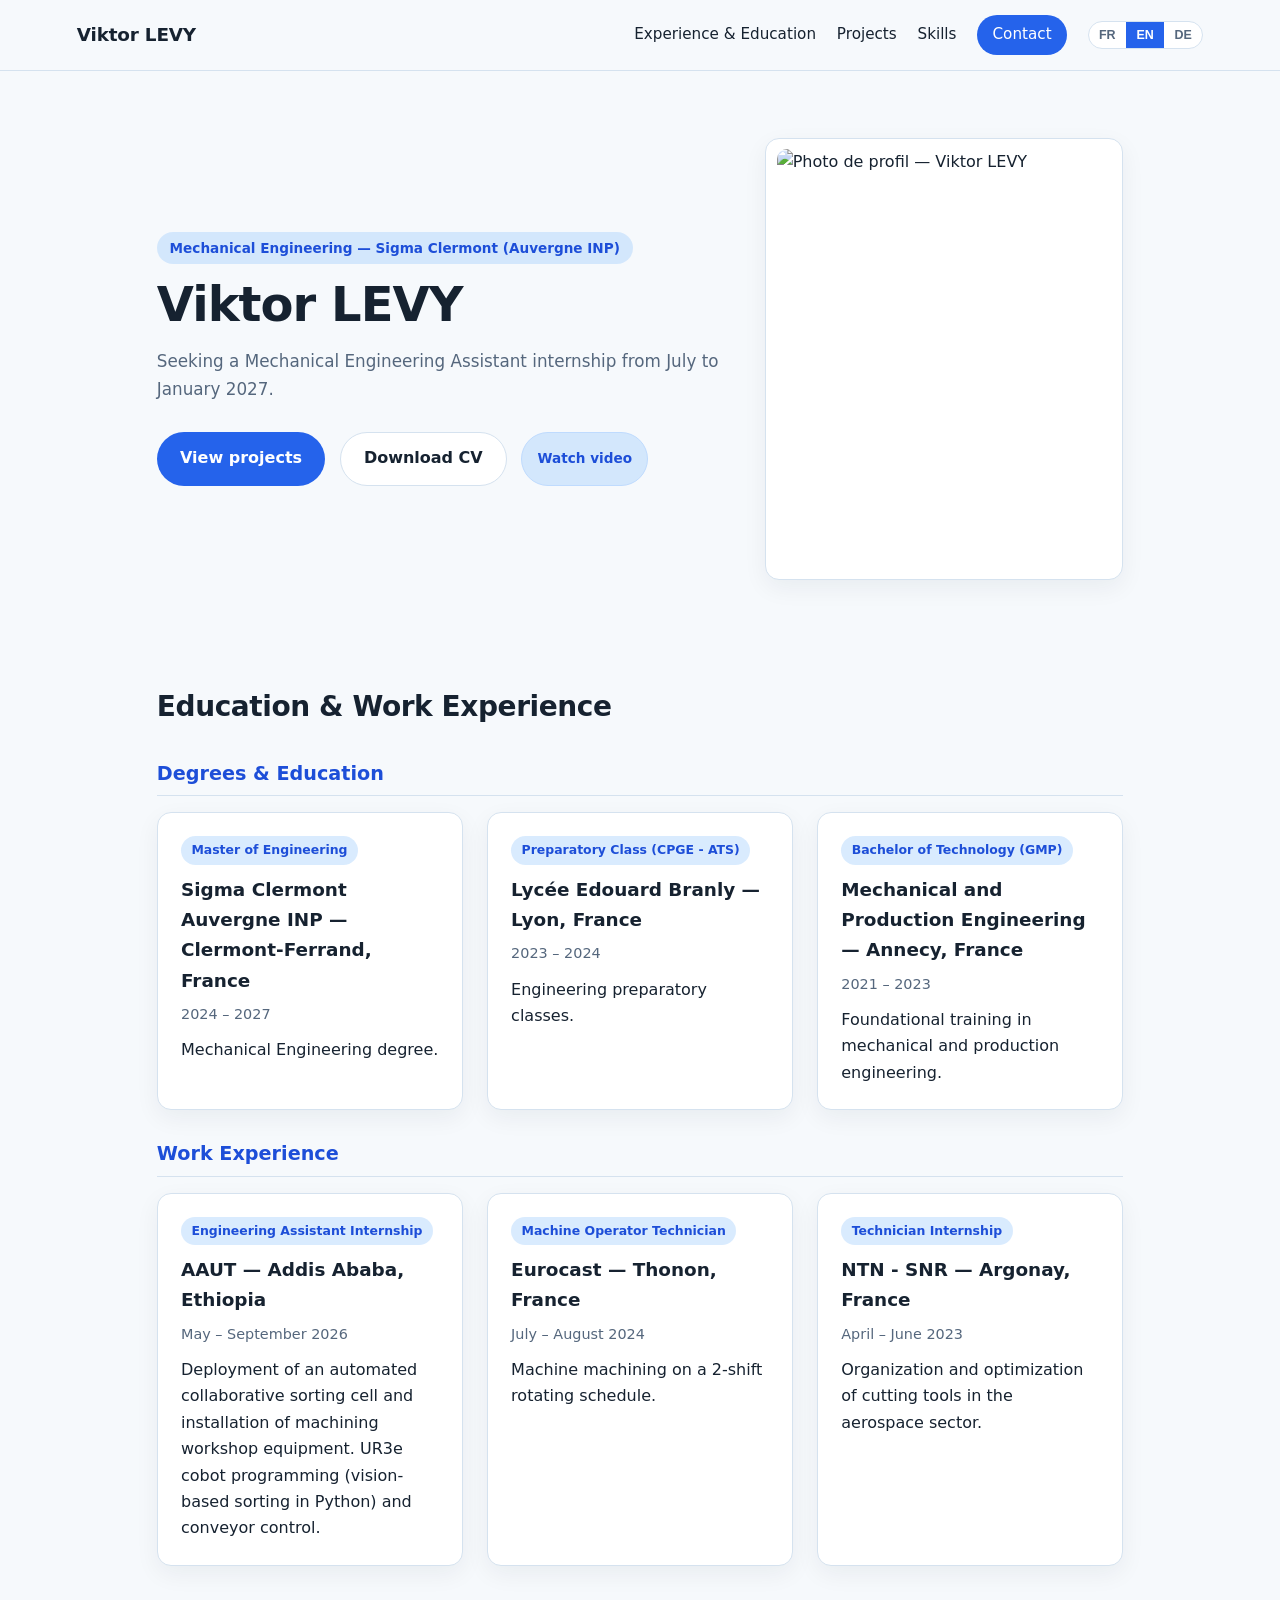
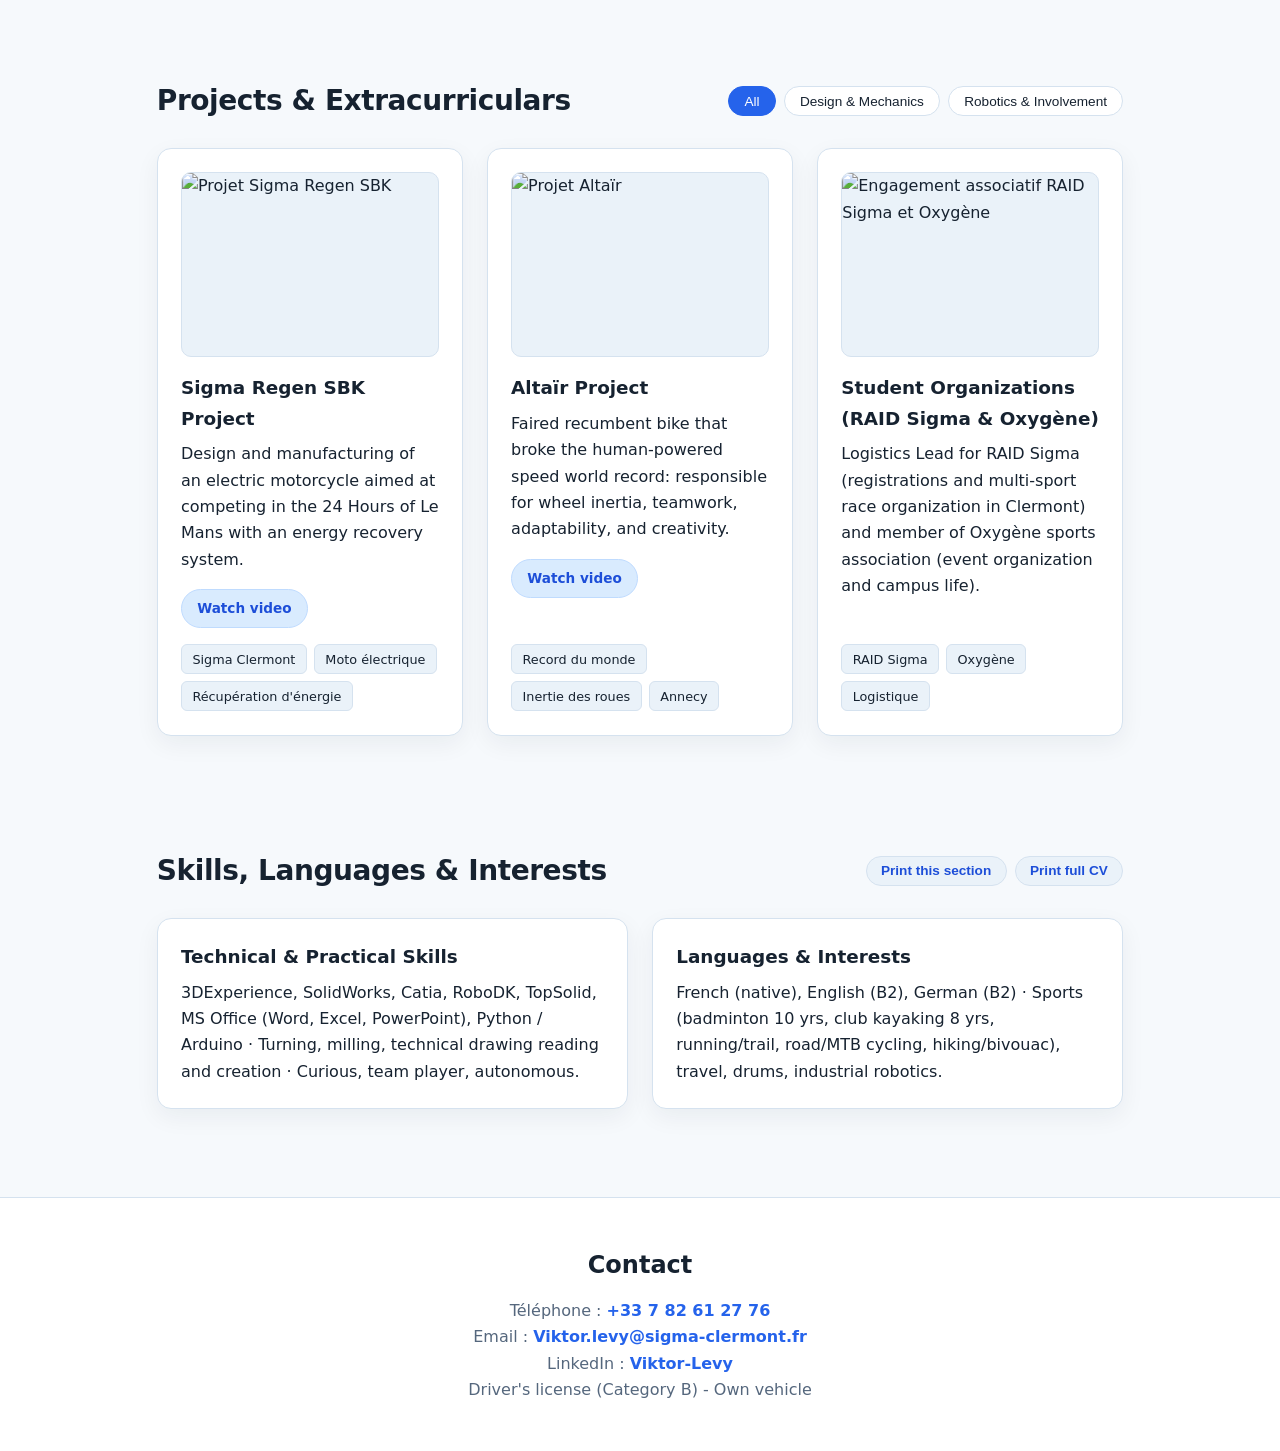
==== commit 8dbadb29: "Update index.html" ====
--- a/index.html
+++ b/index.html
@@ -54,9 +54,41 @@
       </div>
     </section>
 
-    <!-- Expériences Professionnelles & Diplômes -->
+    <!-- Diplômes & Expériences Professionnelles -->
     <section id="parcours" class="section">
-      <h2 data-i18n="exp.title">Expériences Professionnelles & Diplômes</h2>
+      <h2 data-i18n="exp.title">Diplômes & Expériences Professionnelles</h2>
+
+      <h3 class="sub-section-title" data-i18n="edu.subtitle">Diplômes & Formations</h3>
+      <div class="grid-2">
+        <article class="card">
+          <span class="badge" data-i18n="exp.sigma.badge">Diplôme d'Ingénieur</span>
+          <h3 data-i18n="exp.sigma.role">Sigma Clermont Auvergne INP — Clermont-Ferrand, France</h3>
+          <p class="meta" data-i18n="exp.sigma.meta">2024 – 2027</p>
+          <p data-i18n="exp.sigma.desc">
+            Diplôme d'Ingénieur mécanique.
+          </p>
+        </article>
+
+        <article class="card">
+          <span class="badge" data-i18n="exp.ats.badge">CPGE - ATS</span>
+          <h3 data-i18n="exp.ats.role">Lycée Edouard Branly — Lyon, France</h3>
+          <p class="meta" data-i18n="exp.ats.meta">2023 – 2024</p>
+          <p data-i18n="exp.ats.desc">
+            Classes Préparatoires aux Grandes Écoles.
+          </p>
+        </article>
+
+        <article class="card">
+          <span class="badge" data-i18n="exp.but.badge">BUT GMP</span>
+          <h3 data-i18n="exp.but.role">BUT Génie Mécanique et Productique — Annecy, France</h3>
+          <p class="meta" data-i18n="exp.but.meta">2021 – 2023</p>
+          <p data-i18n="exp.but.desc">
+            Formation en génie mécanique et productique.
+          </p>
+        </article>
+      </div>
+
+      <h3 class="sub-section-title" data-i18n="work.subtitle">Expériences Professionnelles</h3>
       <div class="grid-2">
         <article class="card">
           <span class="badge" data-i18n="exp.aaut.badge">Stage Assistant Ingénieur</span>
@@ -82,33 +114,6 @@
           <p class="meta" data-i18n="exp.ntn.meta">Avril – Juin 2023</p>
           <p data-i18n="exp.ntn.desc">
             Organisation et optimisation des outils coupants dans le secteur aéronautique.
-          </p>
-        </article>
-
-        <article class="card">
-          <span class="badge" data-i18n="exp.sigma.badge">Diplôme d'Ingénieur</span>
-          <h3 data-i18n="exp.sigma.role">Sigma Clermont Auvergne INP — Clermont-Ferrand, France</h3>
-          <p class="meta" data-i18n="exp.sigma.meta">2024 – 2027</p>
-          <p data-i18n="exp.sigma.desc">
-            Diplôme d'Ingénieur mécanique.
-          </p>
-        </article>
-
-        <article class="card">
-          <span class="badge" data-i18n="exp.ats.badge">CPGE - ATS</span>
-          <h3 data-i18n="exp.ats.role">Lycée Edouard Branly — Lyon, France</h3>
-          <p class="meta" data-i18n="exp.ats.meta">2023 – 2024</p>
-          <p data-i18n="exp.ats.desc">
-            Classes Préparatoires aux Grandes Écoles.
-          </p>
-        </article>
-
-        <article class="card">
-          <span class="badge" data-i18n="exp.but.badge">BUT GMP</span>
-          <h3 data-i18n="exp.but.role">BUT Génie Mécanique et Productique — Annecy, France</h3>
-          <p class="meta" data-i18n="exp.but.meta">2021 – 2023</p>
-          <p data-i18n="exp.but.desc">
-            Formation en génie mécanique et productique.
           </p>
         </article>
       </div>
--- a/css/Style.css
+++ b/css/Style.css
@@ -129,6 +129,13 @@
   margin-bottom: 1.75rem;
   max-width: 60ch;
 }
+.sub-section-title {
+  font-size: 1.2rem;
+  color: var(--accent-hover);
+  margin: 1.75rem 0 1rem;
+  padding-bottom: 0.35rem;
+  border-bottom: 1px solid var(--border);
+}
 
 .hero-actions {
   display: flex;
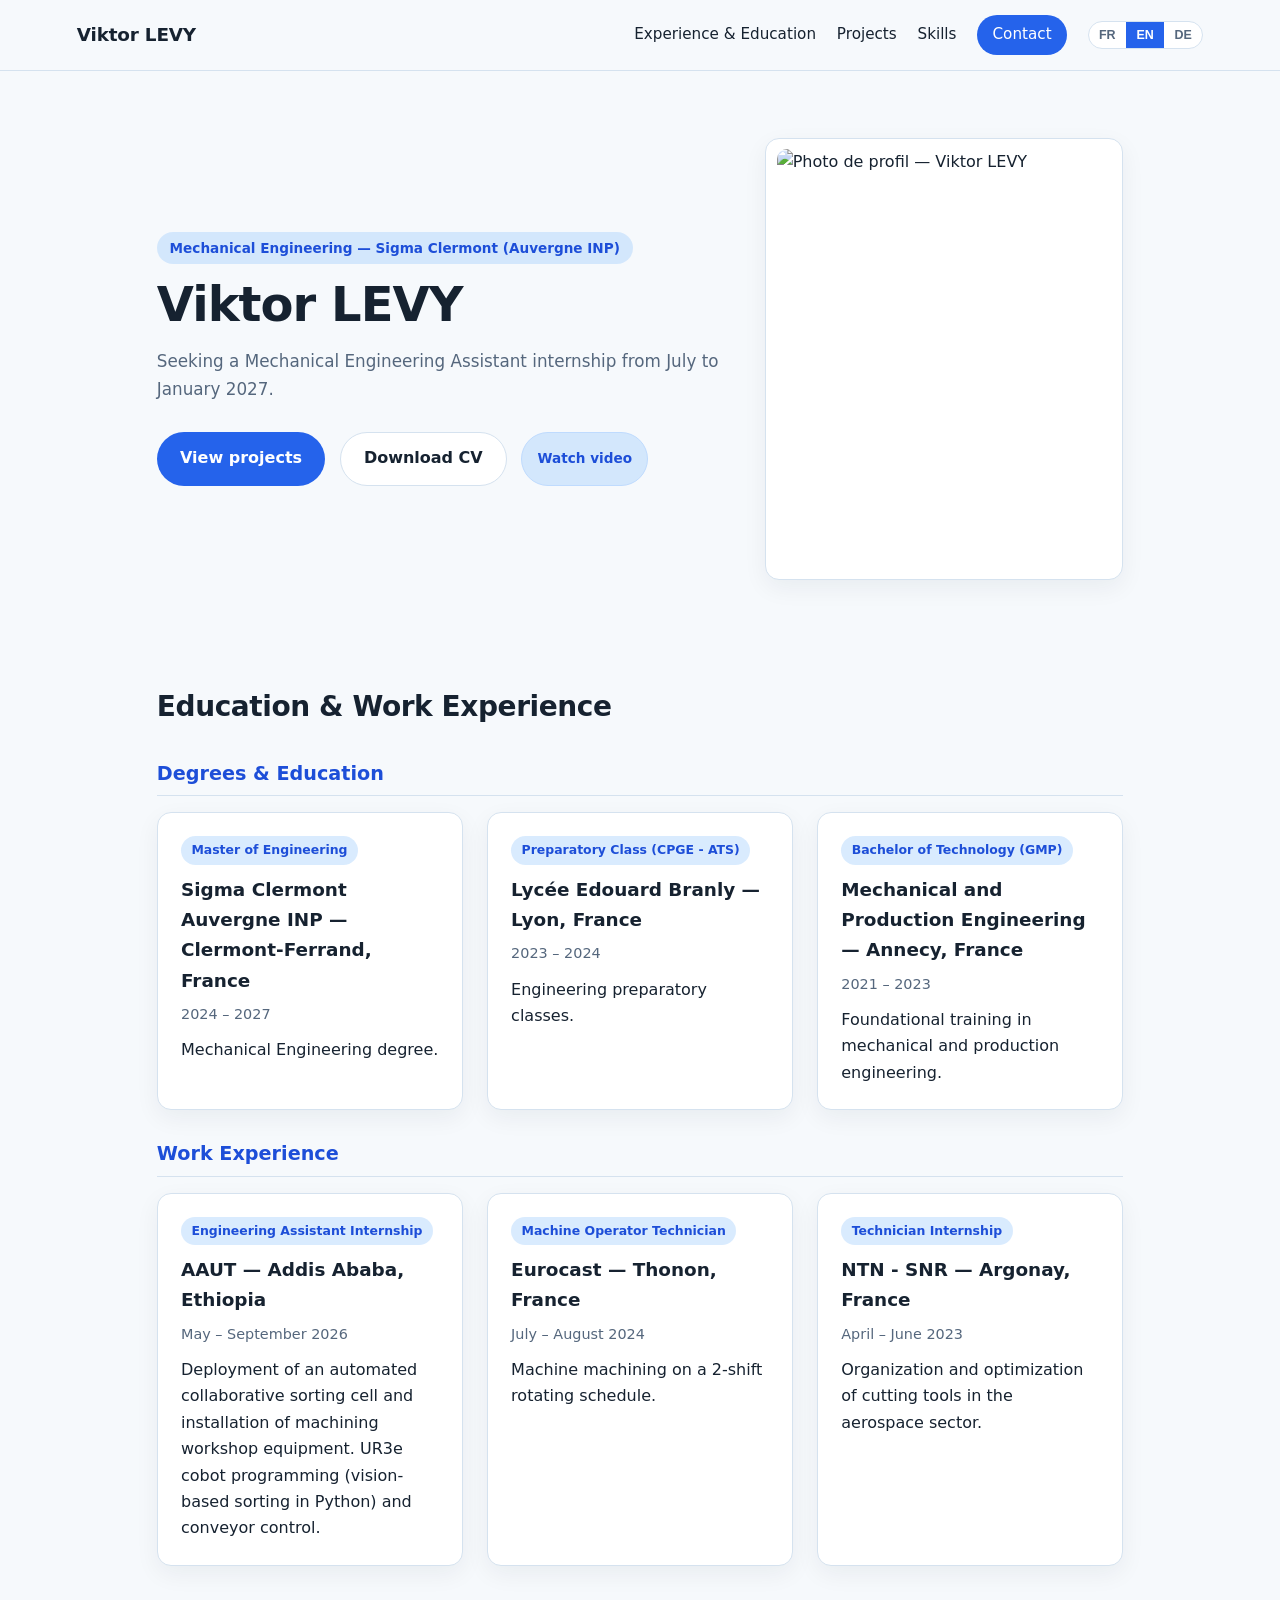
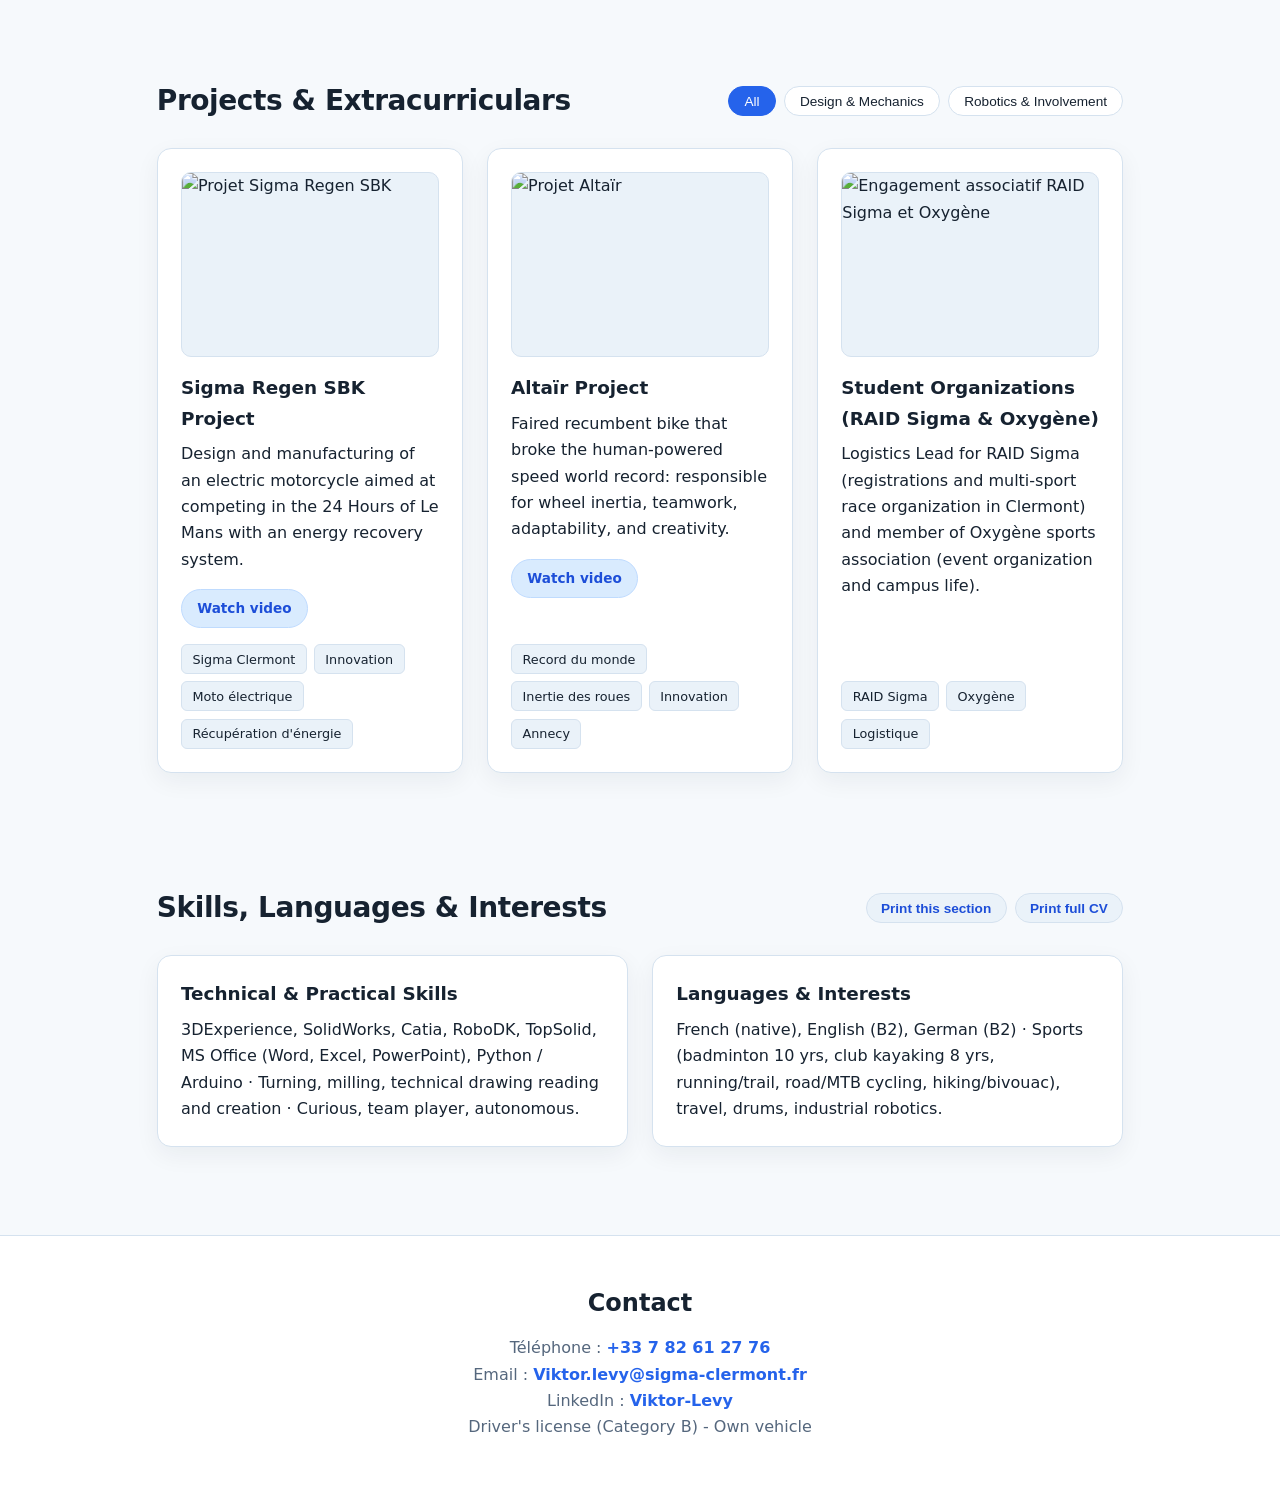
==== commit 6c5433fa: "Update index.html" ====
--- a/index.html
+++ b/index.html
@@ -139,9 +139,10 @@
           </p>
           <div class="card-actions">
             <a
-              href="https://www.youtube.com/watch?v=TON_ID_REGEN"
-              data-video-src="https://www.youtube.com/embed/TON_ID_REGEN"
+              href="https://youtu.be/LhWyphYPV40"
+              data-video-src="https://www.youtube.com/embed/LhWyphYPV40"
               class="btn-video"
+              target="_blank"
               data-i18n="proj.video_btn"
             >
               Voir la vidéo
@@ -149,6 +150,7 @@
           </div>
           <ul class="tags">
             <li>Sigma Clermont</li>
+            <li>Innovation</li>
             <li>Moto électrique</li>
             <li>Récupération d'énergie</li>
           </ul>
@@ -162,9 +164,10 @@
           </p>
           <div class="card-actions">
             <a
-              href="https://www.youtube.com/watch?v=TON_ID_ALTAIR"
-              data-video-src="https://www.youtube.com/embed/TON_ID_ALTAIR"
+              href="https://www.youtube.com/watch?v=-72_vgKWePY"
+              data-video-src="https://www.youtube.com/embed/-72_vgKWePY"
               class="btn-video"
+              target="_blank"
               data-i18n="proj.video_btn"
             >
               Voir la vidéo
@@ -173,6 +176,7 @@
           <ul class="tags">
             <li>Record du monde</li>
             <li>Inertie des roues</li>
+            <li>Innovation</li>
             <li>Annecy</li>
           </ul>
         </article>
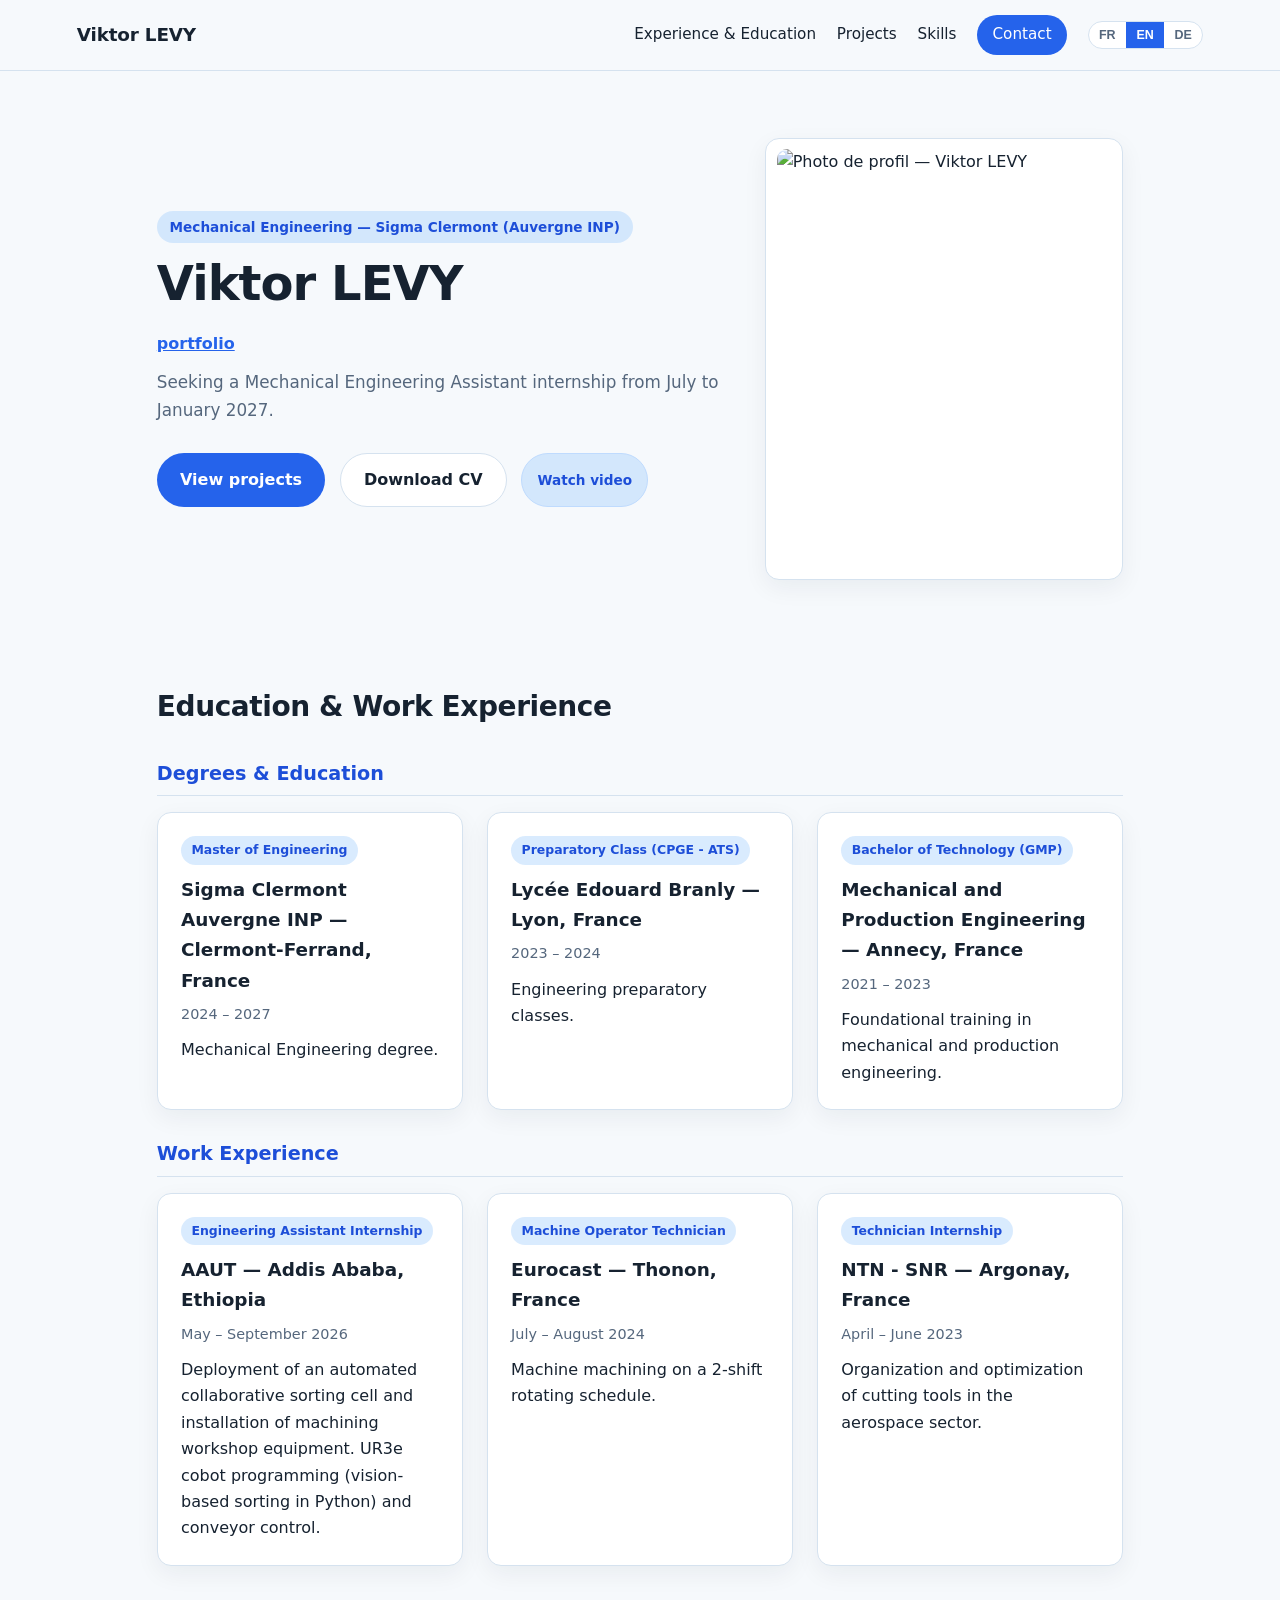
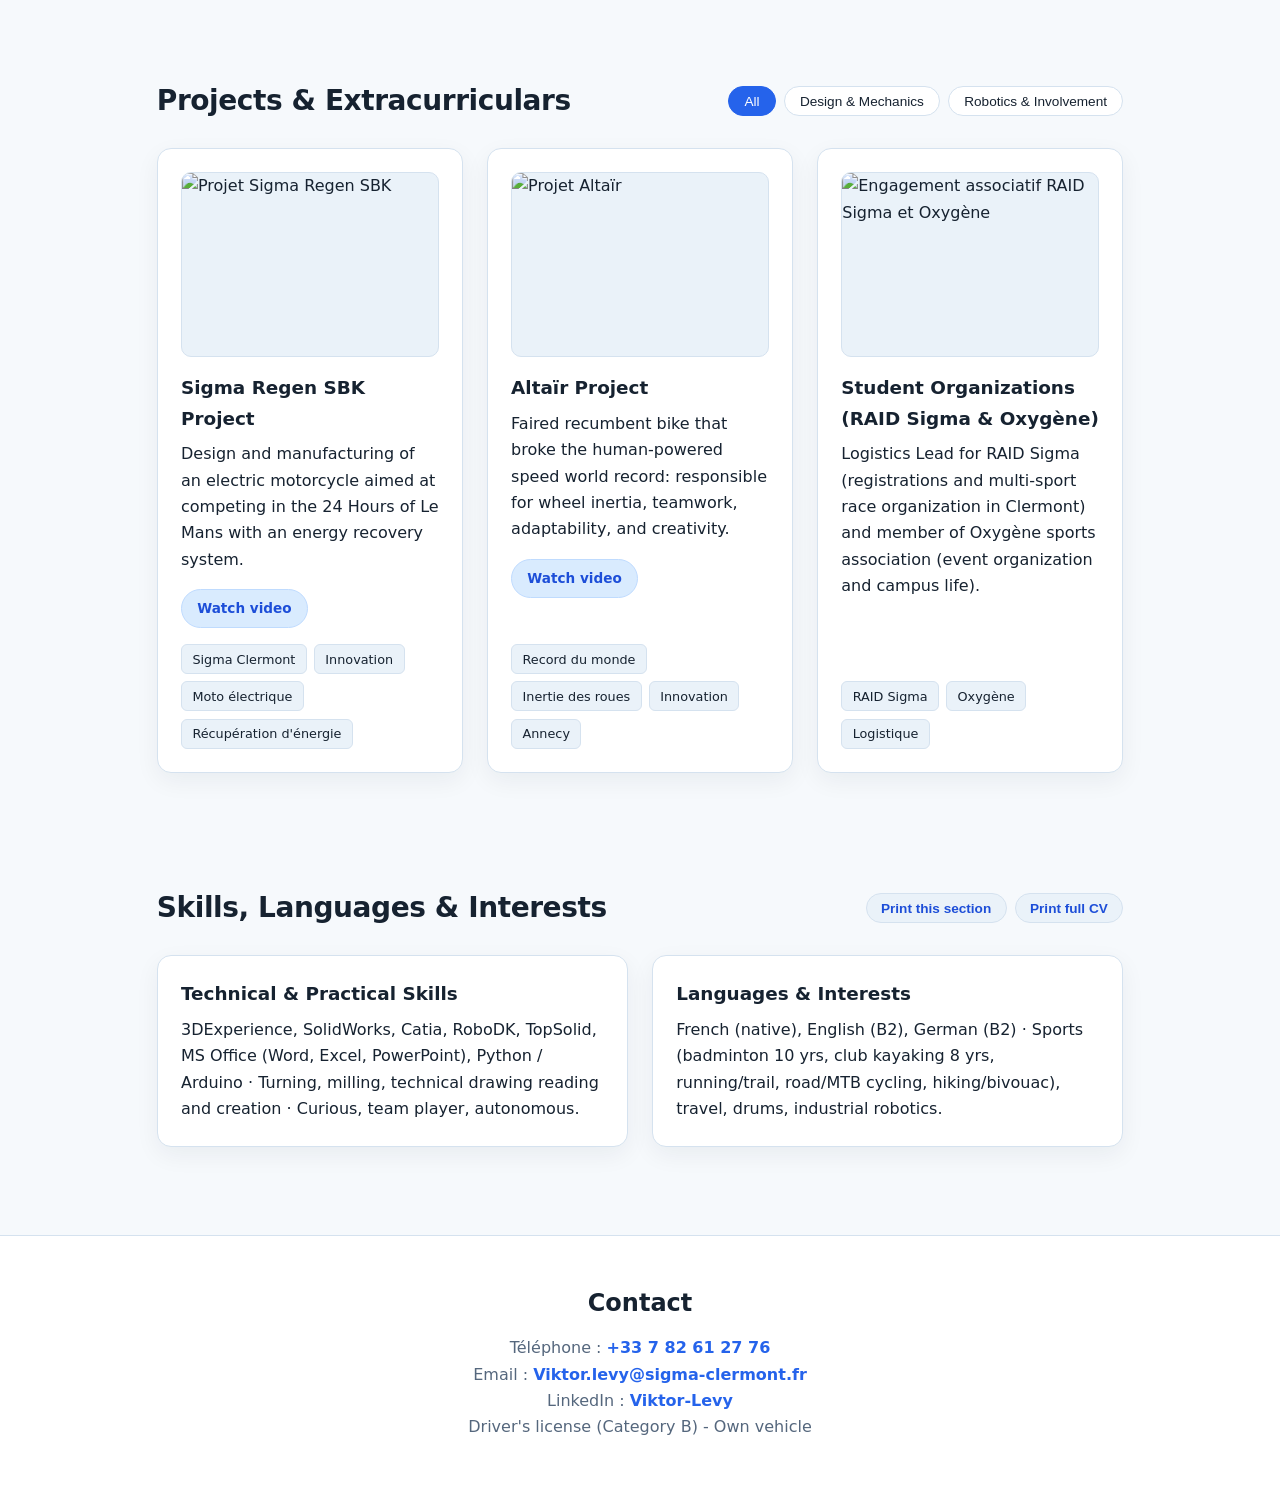
==== commit 7fafb016: "Update index.html" ====
--- a/index.html
+++ b/index.html
@@ -30,6 +30,7 @@
       <div class="hero-text">
         <p class="tag" data-i18n="hero.tag">Ingénieur Mécanique — Sigma Clermont (Auvergne INP)</p>
         <h1 data-i18n="hero.title">Viktor LEVY</h1>
+        <a href="https://vkl-beep.github.io/Portfolio/portfolio-VkL.html" class="portfolio-link">portfolio</a>
         <p class="subtitle" data-i18n="hero.subtitle">
           Recherche d'un stage assistant ingénieur sur la période de juillet à janvier 2027 dans le domaine de la mécanique.
         </p>
@@ -135,7 +136,7 @@
           <img src="./assets/img/projet-regen.jpg" alt="Projet Sigma Regen SBK" class="card-img" />
           <h3 data-i18n="proj.regen.title">Projet Sigma Regen SBK</h3>
           <p data-i18n="proj.regen.desc">
-            Conception et fabrication d'une moto électrique avec pour objectif de participer aux 24h du Mans avec un système de récupération d'énergie.
+            Conception et fabrication d'une moto électrique avec pour objectif de participer aux 24h du Mans avec un système de récupération d'énergie par la roue avant.
           </p>
           <div class="card-actions">
             <a
--- a/css/Style.css
+++ b/css/Style.css
@@ -137,6 +137,14 @@
   border-bottom: 1px solid var(--border);
 }
 
+.portfolio-link {
+  display: inline-block;
+  margin-top: 0.25rem;
+  margin-bottom: 0.75rem;
+  font-weight: 600;
+  color: #2563eb;
+  text-decoration: underline;
+}
 .hero-actions {
   display: flex;
   flex-wrap: wrap;
